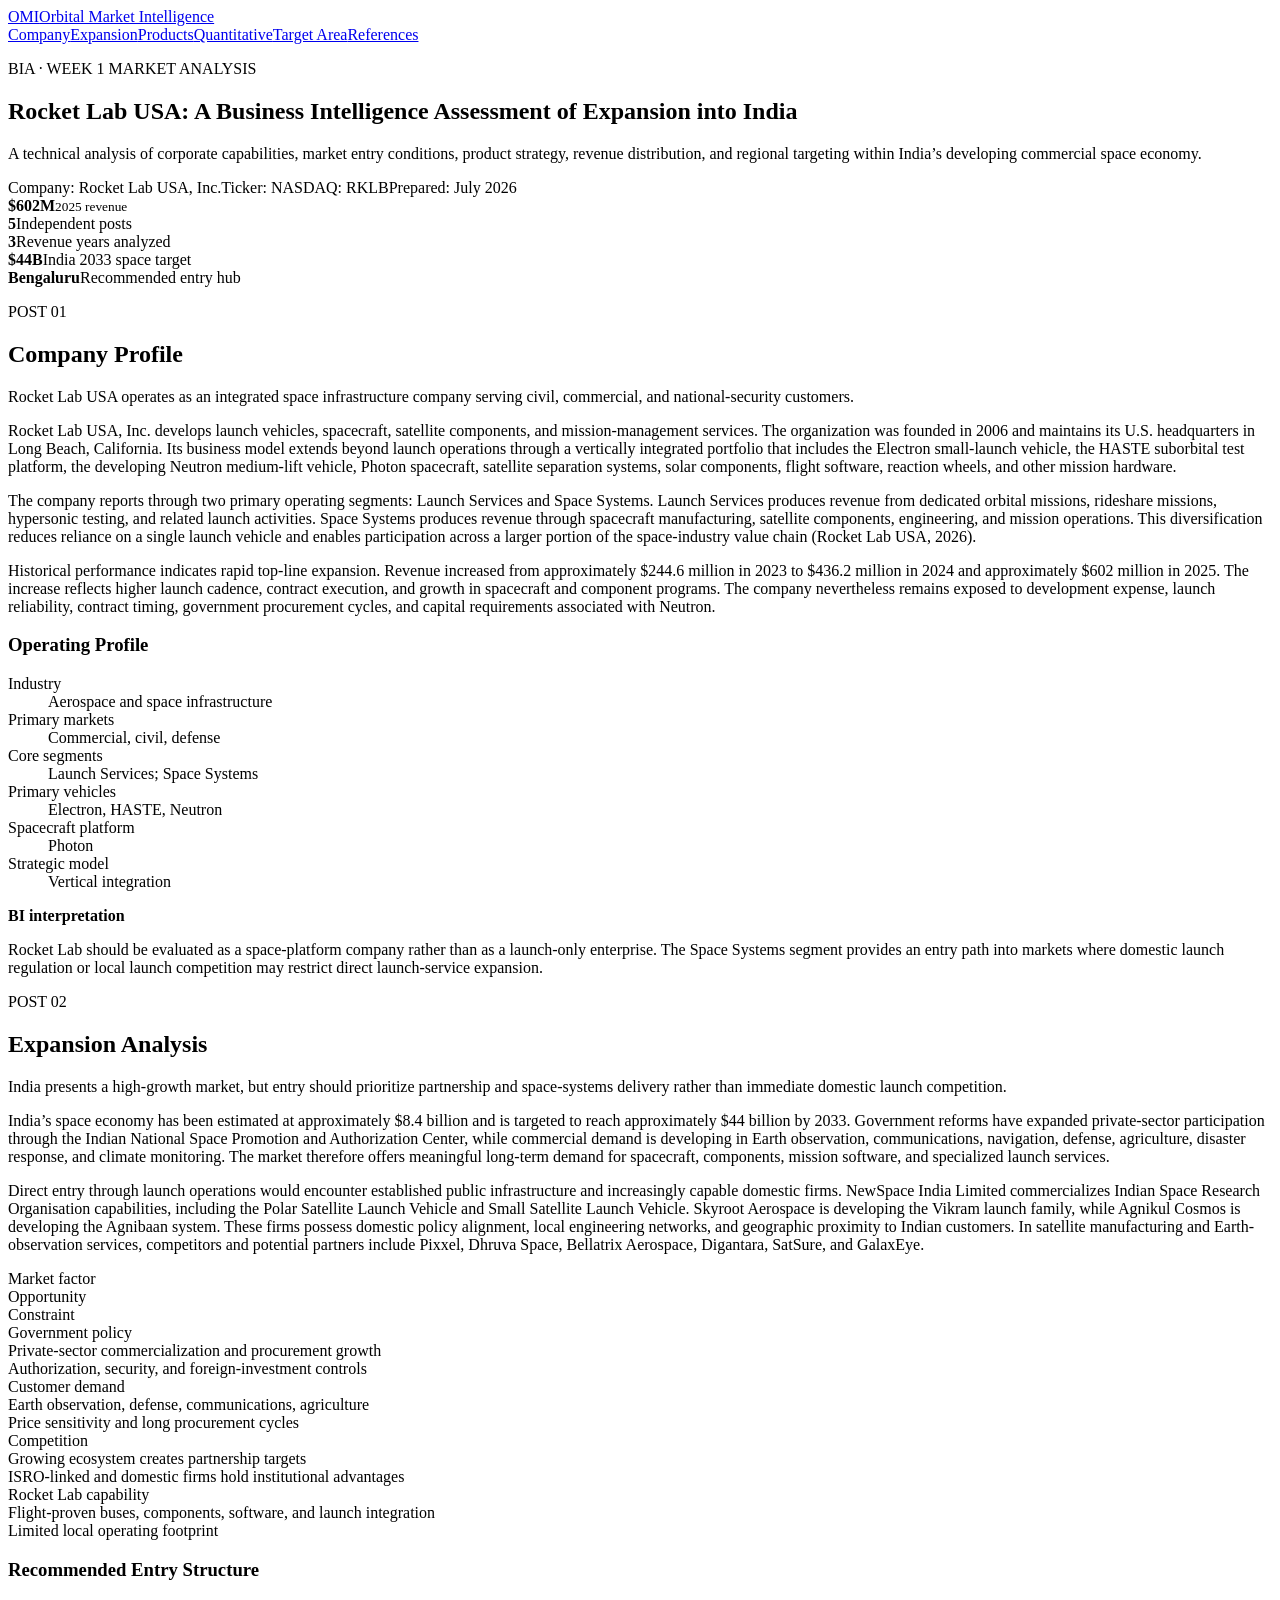
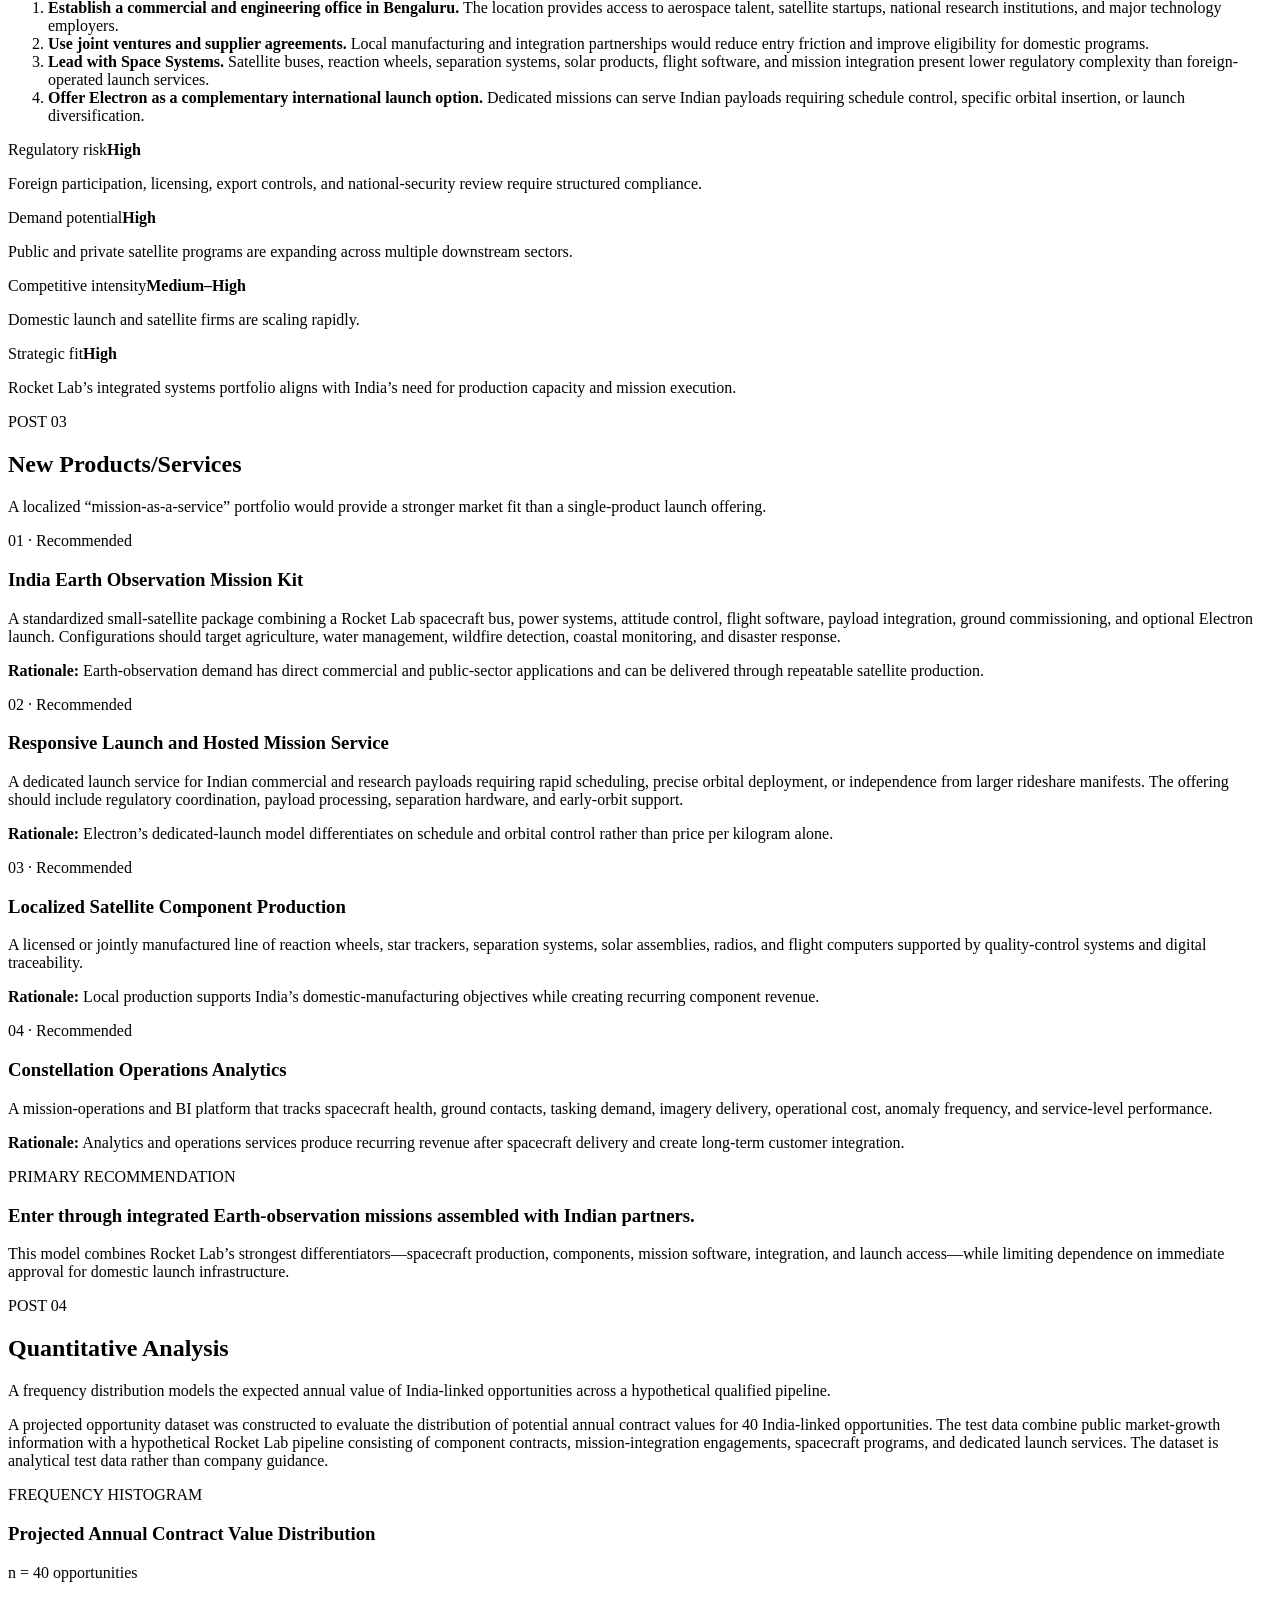
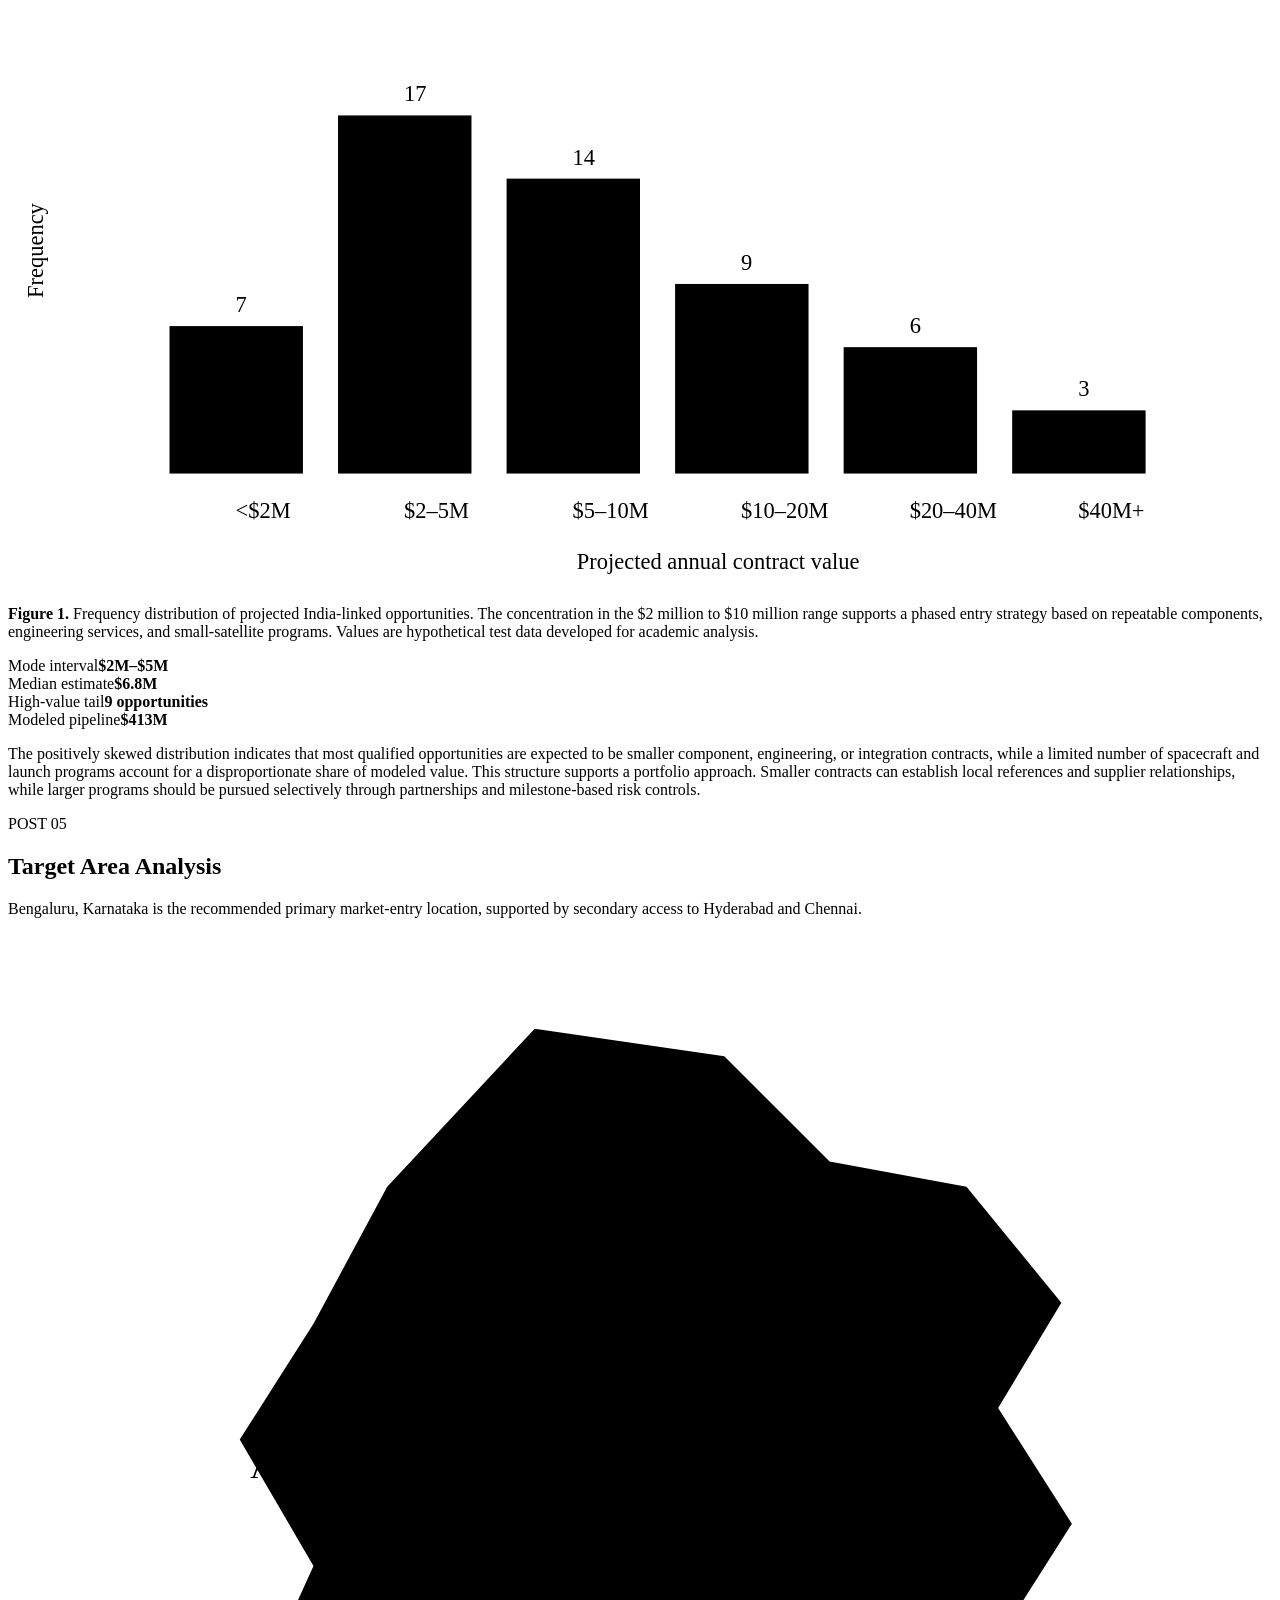
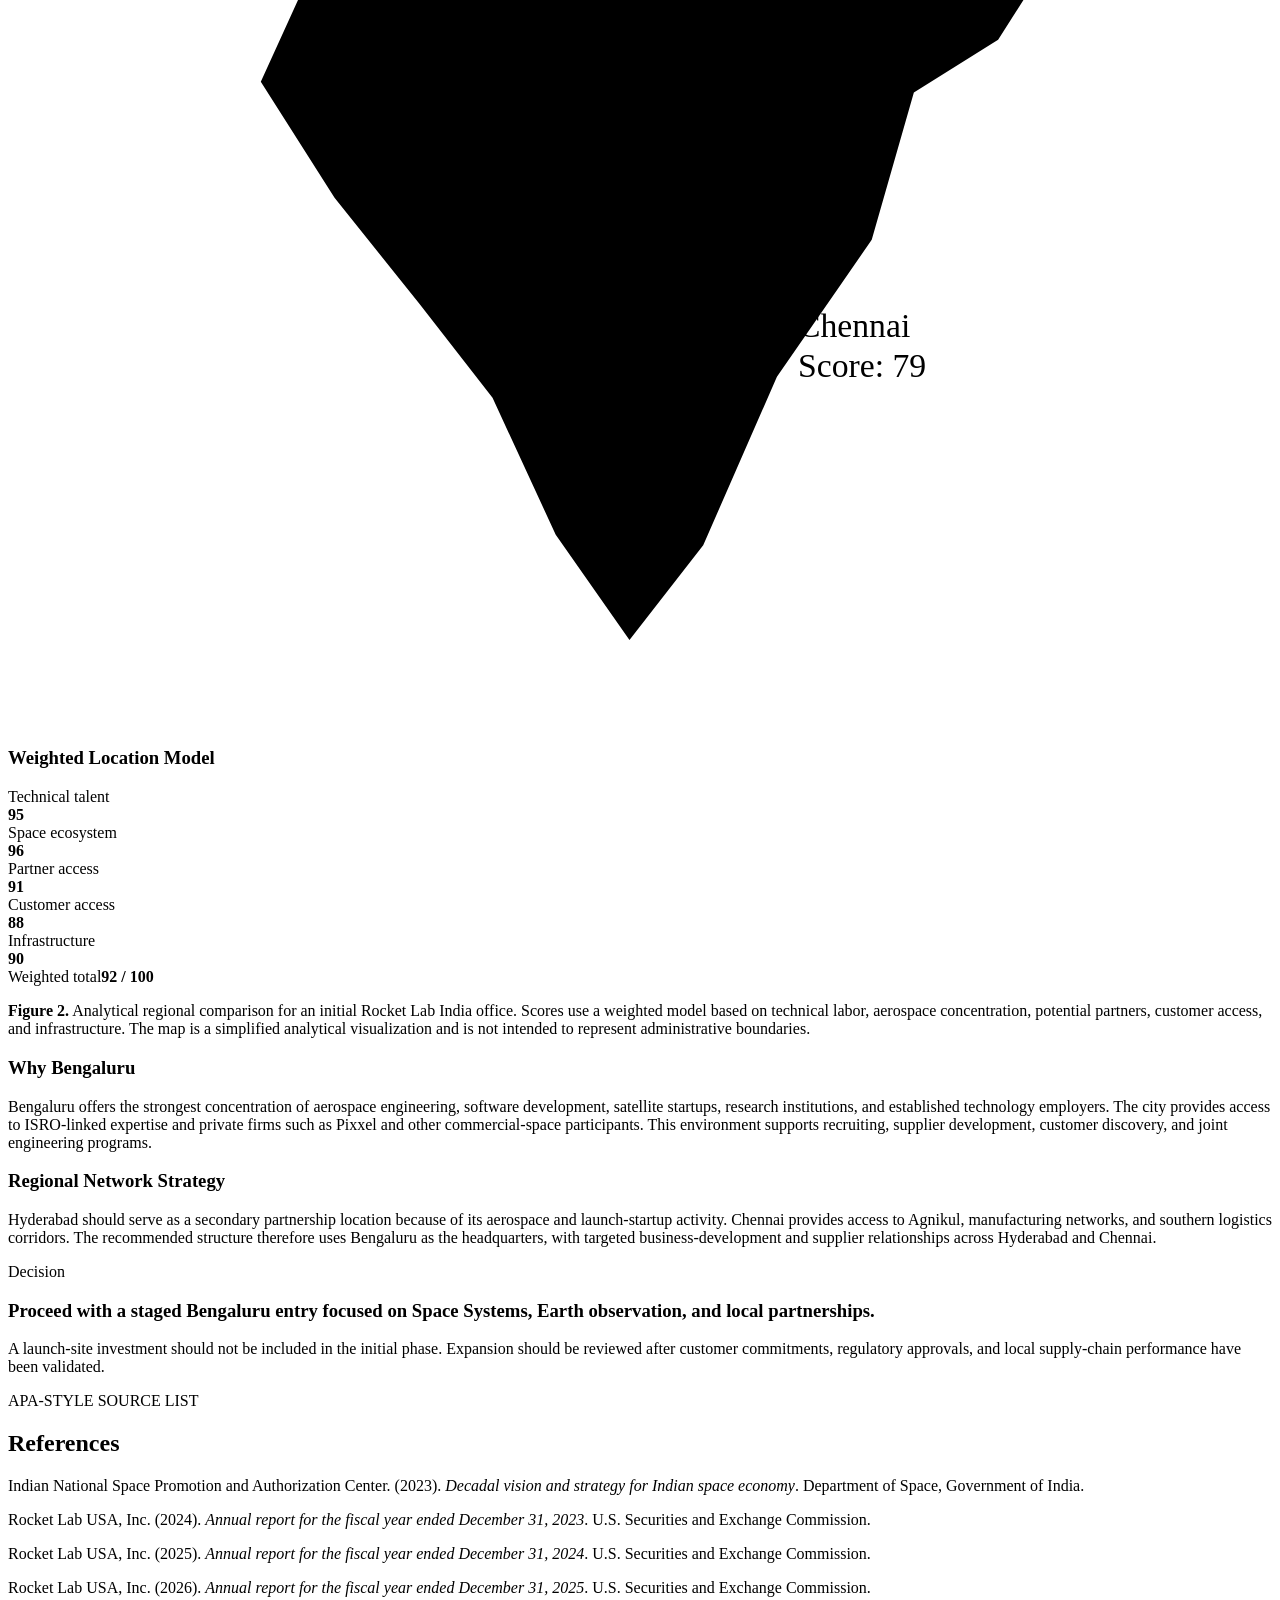
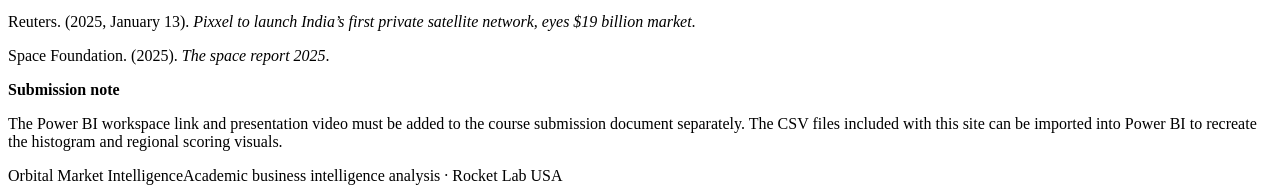
==== rklb-market-analysis/index.html @ b7bb5aa3 "Add Rocket Lab market analysis website" ====
<!doctype html>
<html lang="en">
<head>
  <meta charset="utf-8">
  <meta name="viewport" content="width=device-width, initial-scale=1">
  <meta name="description" content="Business intelligence market analysis of Rocket Lab USA and expansion opportunities in India.">
  <title>Orbital Market Intelligence | Rocket Lab USA</title>
  <link rel="stylesheet" href="styles.css">
</head>
<body>
<header class="site-header">
  <a class="brand" href="#top" aria-label="Orbital Market Intelligence home">
    <span class="brand-mark">OMI</span><span>Orbital Market Intelligence</span>
  </a>
  <nav><a href="#profile">Company</a><a href="#expansion">Expansion</a><a href="#products">Products</a><a href="#quantitative">Quantitative</a><a href="#target">Target Area</a><a href="#references">References</a></nav>
</header>
<main id="top">
<section class="hero"><div class="hero-copy"><p class="eyebrow">BIA · WEEK 1 MARKET ANALYSIS</p><h1>Rocket Lab USA: A Business Intelligence Assessment of Expansion into India</h1><p class="lede">A technical analysis of corporate capabilities, market entry conditions, product strategy, revenue distribution, and regional targeting within India’s developing commercial space economy.</p><div class="hero-meta"><span>Company: Rocket Lab USA, Inc.</span><span>Ticker: NASDAQ: RKLB</span><span>Prepared: July 2026</span></div></div><div class="orbit-card" aria-hidden="true"><div class="planet"></div><div class="orbit orbit-one"><span></span></div><div class="orbit orbit-two"><span></span></div><div class="metric"><strong>$602M</strong><small>2025 revenue</small></div></div></section>
<section class="overview-strip"><div><strong>5</strong><span>Independent posts</span></div><div><strong>3</strong><span>Revenue years analyzed</span></div><div><strong>$44B</strong><span>India 2033 space target</span></div><div><strong>Bengaluru</strong><span>Recommended entry hub</span></div></section>
<article id="profile" class="post"><header class="post-header"><p class="post-number">POST 01</p><h2>Company Profile</h2><p>Rocket Lab USA operates as an integrated space infrastructure company serving civil, commercial, and national-security customers.</p></header><div class="two-column"><div><p>Rocket Lab USA, Inc. develops launch vehicles, spacecraft, satellite components, and mission-management services. The organization was founded in 2006 and maintains its U.S. headquarters in Long Beach, California. Its business model extends beyond launch operations through a vertically integrated portfolio that includes the Electron small-launch vehicle, the HASTE suborbital test platform, the developing Neutron medium-lift vehicle, Photon spacecraft, satellite separation systems, solar components, flight software, reaction wheels, and other mission hardware.</p><p>The company reports through two primary operating segments: Launch Services and Space Systems. Launch Services produces revenue from dedicated orbital missions, rideshare missions, hypersonic testing, and related launch activities. Space Systems produces revenue through spacecraft manufacturing, satellite components, engineering, and mission operations. This diversification reduces reliance on a single launch vehicle and enables participation across a larger portion of the space-industry value chain (Rocket Lab USA, 2026).</p><p>Historical performance indicates rapid top-line expansion. Revenue increased from approximately $244.6 million in 2023 to $436.2 million in 2024 and approximately $602 million in 2025. The increase reflects higher launch cadence, contract execution, and growth in spacecraft and component programs. The company nevertheless remains exposed to development expense, launch reliability, contract timing, government procurement cycles, and capital requirements associated with Neutron.</p></div><aside class="fact-panel"><h3>Operating Profile</h3><dl><div><dt>Industry</dt><dd>Aerospace and space infrastructure</dd></div><div><dt>Primary markets</dt><dd>Commercial, civil, defense</dd></div><div><dt>Core segments</dt><dd>Launch Services; Space Systems</dd></div><div><dt>Primary vehicles</dt><dd>Electron, HASTE, Neutron</dd></div><div><dt>Spacecraft platform</dt><dd>Photon</dd></div><div><dt>Strategic model</dt><dd>Vertical integration</dd></div></dl></aside></div><div class="insight"><strong>BI interpretation</strong><p>Rocket Lab should be evaluated as a space-platform company rather than as a launch-only enterprise. The Space Systems segment provides an entry path into markets where domestic launch regulation or local launch competition may restrict direct launch-service expansion.</p></div></article>
<article id="expansion" class="post"><header class="post-header"><p class="post-number">POST 02</p><h2>Expansion Analysis</h2><p>India presents a high-growth market, but entry should prioritize partnership and space-systems delivery rather than immediate domestic launch competition.</p></header><p>India’s space economy has been estimated at approximately $8.4 billion and is targeted to reach approximately $44 billion by 2033. Government reforms have expanded private-sector participation through the Indian National Space Promotion and Authorization Center, while commercial demand is developing in Earth observation, communications, navigation, defense, agriculture, disaster response, and climate monitoring. The market therefore offers meaningful long-term demand for spacecraft, components, mission software, and specialized launch services.</p><p>Direct entry through launch operations would encounter established public infrastructure and increasingly capable domestic firms. NewSpace India Limited commercializes Indian Space Research Organisation capabilities, including the Polar Satellite Launch Vehicle and Small Satellite Launch Vehicle. Skyroot Aerospace is developing the Vikram launch family, while Agnikul Cosmos is developing the Agnibaan system. These firms possess domestic policy alignment, local engineering networks, and geographic proximity to Indian customers. In satellite manufacturing and Earth-observation services, competitors and potential partners include Pixxel, Dhruva Space, Bellatrix Aerospace, Digantara, SatSure, and GalaxEye.</p><div class="matrix"><div class="matrix-head">Market factor</div><div class="matrix-head">Opportunity</div><div class="matrix-head">Constraint</div><div>Government policy</div><div>Private-sector commercialization and procurement growth</div><div>Authorization, security, and foreign-investment controls</div><div>Customer demand</div><div>Earth observation, defense, communications, agriculture</div><div>Price sensitivity and long procurement cycles</div><div>Competition</div><div>Growing ecosystem creates partnership targets</div><div>ISRO-linked and domestic firms hold institutional advantages</div><div>Rocket Lab capability</div><div>Flight-proven buses, components, software, and launch integration</div><div>Limited local operating footprint</div></div><h3>Recommended Entry Structure</h3><ol class="strategy-list"><li><strong>Establish a commercial and engineering office in Bengaluru.</strong> The location provides access to aerospace talent, satellite startups, national research institutions, and major technology employers.</li><li><strong>Use joint ventures and supplier agreements.</strong> Local manufacturing and integration partnerships would reduce entry friction and improve eligibility for domestic programs.</li><li><strong>Lead with Space Systems.</strong> Satellite buses, reaction wheels, separation systems, solar products, flight software, and mission integration present lower regulatory complexity than foreign-operated launch services.</li><li><strong>Offer Electron as a complementary international launch option.</strong> Dedicated missions can serve Indian payloads requiring schedule control, specific orbital insertion, or launch diversification.</li></ol><div class="risk-grid"><div><span>Regulatory risk</span><strong>High</strong><p>Foreign participation, licensing, export controls, and national-security review require structured compliance.</p></div><div><span>Demand potential</span><strong>High</strong><p>Public and private satellite programs are expanding across multiple downstream sectors.</p></div><div><span>Competitive intensity</span><strong>Medium–High</strong><p>Domestic launch and satellite firms are scaling rapidly.</p></div><div><span>Strategic fit</span><strong>High</strong><p>Rocket Lab’s integrated systems portfolio aligns with India’s need for production capacity and mission execution.</p></div></div></article>
<article id="products" class="post"><header class="post-header"><p class="post-number">POST 03</p><h2>New Products/Services</h2><p>A localized “mission-as-a-service” portfolio would provide a stronger market fit than a single-product launch offering.</p></header><div class="product-grid"><section><span class="tag">01 · Recommended</span><h3>India Earth Observation Mission Kit</h3><p>A standardized small-satellite package combining a Rocket Lab spacecraft bus, power systems, attitude control, flight software, payload integration, ground commissioning, and optional Electron launch. Configurations should target agriculture, water management, wildfire detection, coastal monitoring, and disaster response.</p><p><strong>Rationale:</strong> Earth-observation demand has direct commercial and public-sector applications and can be delivered through repeatable satellite production.</p></section><section><span class="tag">02 · Recommended</span><h3>Responsive Launch and Hosted Mission Service</h3><p>A dedicated launch service for Indian commercial and research payloads requiring rapid scheduling, precise orbital deployment, or independence from larger rideshare manifests. The offering should include regulatory coordination, payload processing, separation hardware, and early-orbit support.</p><p><strong>Rationale:</strong> Electron’s dedicated-launch model differentiates on schedule and orbital control rather than price per kilogram alone.</p></section><section><span class="tag">03 · Recommended</span><h3>Localized Satellite Component Production</h3><p>A licensed or jointly manufactured line of reaction wheels, star trackers, separation systems, solar assemblies, radios, and flight computers supported by quality-control systems and digital traceability.</p><p><strong>Rationale:</strong> Local production supports India’s domestic-manufacturing objectives while creating recurring component revenue.</p></section><section><span class="tag">04 · Recommended</span><h3>Constellation Operations Analytics</h3><p>A mission-operations and BI platform that tracks spacecraft health, ground contacts, tasking demand, imagery delivery, operational cost, anomaly frequency, and service-level performance.</p><p><strong>Rationale:</strong> Analytics and operations services produce recurring revenue after spacecraft delivery and create long-term customer integration.</p></section></div><div class="recommendation"><p class="eyebrow">PRIMARY RECOMMENDATION</p><h3>Enter through integrated Earth-observation missions assembled with Indian partners.</h3><p>This model combines Rocket Lab’s strongest differentiators—spacecraft production, components, mission software, integration, and launch access—while limiting dependence on immediate approval for domestic launch infrastructure.</p></div></article>
<article id="quantitative" class="post"><header class="post-header"><p class="post-number">POST 04</p><h2>Quantitative Analysis</h2><p>A frequency distribution models the expected annual value of India-linked opportunities across a hypothetical qualified pipeline.</p></header><p>A projected opportunity dataset was constructed to evaluate the distribution of potential annual contract values for 40 India-linked opportunities. The test data combine public market-growth information with a hypothetical Rocket Lab pipeline consisting of component contracts, mission-integration engagements, spacecraft programs, and dedicated launch services. The dataset is analytical test data rather than company guidance.</p><div class="chart-card"><div class="chart-title"><div><p class="eyebrow">FREQUENCY HISTOGRAM</p><h3>Projected Annual Contract Value Distribution</h3></div><span>n = 40 opportunities</span></div><svg class="histogram" viewBox="0 0 900 430" role="img"><line x1="85" y1="350" x2="850" y2="350"/><line x1="85" y1="55" x2="85" y2="350"/><g class="grid"><line x1="85" y1="290" x2="850" y2="290"/><line x1="85" y1="230" x2="850" y2="230"/><line x1="85" y1="170" x2="850" y2="170"/><line x1="85" y1="110" x2="850" y2="110"/></g><g class="bars"><rect x="115" y="245" width="95" height="105"/><rect x="235" y="95" width="95" height="255"/><rect x="355" y="140" width="95" height="210"/><rect x="475" y="215" width="95" height="135"/><rect x="595" y="260" width="95" height="90"/><rect x="715" y="305" width="95" height="45"/></g><g class="bar-labels"><text x="162" y="235">7</text><text x="282" y="85">17</text><text x="402" y="130">14</text><text x="522" y="205">9</text><text x="642" y="250">6</text><text x="762" y="295">3</text></g><g class="axis-labels"><text x="162" y="382">&lt;$2M</text><text x="282" y="382">$2–5M</text><text x="402" y="382">$5–10M</text><text x="522" y="382">$10–20M</text><text x="642" y="382">$20–40M</text><text x="762" y="382">$40M+</text><text transform="translate(25 225) rotate(-90)">Frequency</text><text x="405" y="418">Projected annual contract value</text></g></svg><p class="figure-note"><strong>Figure 1.</strong> Frequency distribution of projected India-linked opportunities. The concentration in the $2 million to $10 million range supports a phased entry strategy based on repeatable components, engineering services, and small-satellite programs. Values are hypothetical test data developed for academic analysis.</p></div><div class="metric-row"><div><span>Mode interval</span><strong>$2M–$5M</strong></div><div><span>Median estimate</span><strong>$6.8M</strong></div><div><span>High-value tail</span><strong>9 opportunities</strong></div><div><span>Modeled pipeline</span><strong>$413M</strong></div></div><p>The positively skewed distribution indicates that most qualified opportunities are expected to be smaller component, engineering, or integration contracts, while a limited number of spacecraft and launch programs account for a disproportionate share of modeled value. This structure supports a portfolio approach. Smaller contracts can establish local references and supplier relationships, while larger programs should be pursued selectively through partnerships and milestone-based risk controls.</p></article>
<article id="target" class="post"><header class="post-header"><p class="post-number">POST 05</p><h2>Target Area Analysis</h2><p>Bengaluru, Karnataka is the recommended primary market-entry location, supported by secondary access to Hyderabad and Chennai.</p></header><div class="map-layout"><svg class="india-map" viewBox="0 0 600 660" role="img"><path class="country" d="M250 45 L340 58 L390 108 L455 120 L500 175 L470 225 L505 280 L470 335 L430 360 L410 430 L365 495 L330 575 L295 620 L260 570 L230 505 L195 460 L155 410 L120 355 L145 300 L110 240 L145 185 L180 120 Z"/><g class="region-point primary"><circle cx="285" cy="470" r="16"/><text x="310" y="466">Bengaluru</text><text x="310" y="486">Score: 92</text></g><g class="region-point"><circle cx="300" cy="390" r="12"/><text x="323" y="388">Hyderabad</text><text x="323" y="407">Score: 84</text></g><g class="region-point"><circle cx="355" cy="478" r="10"/><text x="375" y="476">Chennai</text><text x="375" y="495">Score: 79</text></g><g class="region-point"><circle cx="205" cy="270" r="9"/><text x="115" y="258">Ahmedabad</text><text x="145" y="278">Score: 67</text></g><g class="region-point"><circle cx="250" cy="150" r="9"/><text x="270" y="145">New Delhi</text><text x="270" y="164">Score: 71</text></g></svg><div class="scoring"><h3>Weighted Location Model</h3><div class="score-row"><span>Technical talent</span><div><i style="width:95%"></i></div><strong>95</strong></div><div class="score-row"><span>Space ecosystem</span><div><i style="width:96%"></i></div><strong>96</strong></div><div class="score-row"><span>Partner access</span><div><i style="width:91%"></i></div><strong>91</strong></div><div class="score-row"><span>Customer access</span><div><i style="width:88%"></i></div><strong>88</strong></div><div class="score-row"><span>Infrastructure</span><div><i style="width:90%"></i></div><strong>90</strong></div><div class="weighted-total"><span>Weighted total</span><strong>92 / 100</strong></div></div></div><p class="figure-note"><strong>Figure 2.</strong> Analytical regional comparison for an initial Rocket Lab India office. Scores use a weighted model based on technical labor, aerospace concentration, potential partners, customer access, and infrastructure. The map is a simplified analytical visualization and is not intended to represent administrative boundaries.</p><div class="two-column"><div><h3>Why Bengaluru</h3><p>Bengaluru offers the strongest concentration of aerospace engineering, software development, satellite startups, research institutions, and established technology employers. The city provides access to ISRO-linked expertise and private firms such as Pixxel and other commercial-space participants. This environment supports recruiting, supplier development, customer discovery, and joint engineering programs.</p></div><div><h3>Regional Network Strategy</h3><p>Hyderabad should serve as a secondary partnership location because of its aerospace and launch-startup activity. Chennai provides access to Agnikul, manufacturing networks, and southern logistics corridors. The recommended structure therefore uses Bengaluru as the headquarters, with targeted business-development and supplier relationships across Hyderabad and Chennai.</p></div></div><div class="final-decision"><span>Decision</span><h3>Proceed with a staged Bengaluru entry focused on Space Systems, Earth observation, and local partnerships.</h3><p>A launch-site investment should not be included in the initial phase. Expansion should be reviewed after customer commitments, regulatory approvals, and local supply-chain performance have been validated.</p></div></article>
<section id="references" class="references"><p class="eyebrow">APA-STYLE SOURCE LIST</p><h2>References</h2><p>Indian National Space Promotion and Authorization Center. (2023). <em>Decadal vision and strategy for Indian space economy</em>. Department of Space, Government of India.</p><p>Rocket Lab USA, Inc. (2024). <em>Annual report for the fiscal year ended December 31, 2023</em>. U.S. Securities and Exchange Commission.</p><p>Rocket Lab USA, Inc. (2025). <em>Annual report for the fiscal year ended December 31, 2024</em>. U.S. Securities and Exchange Commission.</p><p>Rocket Lab USA, Inc. (2026). <em>Annual report for the fiscal year ended December 31, 2025</em>. U.S. Securities and Exchange Commission.</p><p>Reuters. (2025, January 13). <em>Pixxel to launch India’s first private satellite network, eyes $19 billion market</em>.</p><p>Space Foundation. (2025). <em>The space report 2025</em>.</p><div class="submission-note"><strong>Submission note</strong><p>The Power BI workspace link and presentation video must be added to the course submission document separately. The CSV files included with this site can be imported into Power BI to recreate the histogram and regional scoring visuals.</p></div></section>
</main><footer><span>Orbital Market Intelligence</span><span>Academic business intelligence analysis · Rocket Lab USA</span></footer></body></html>
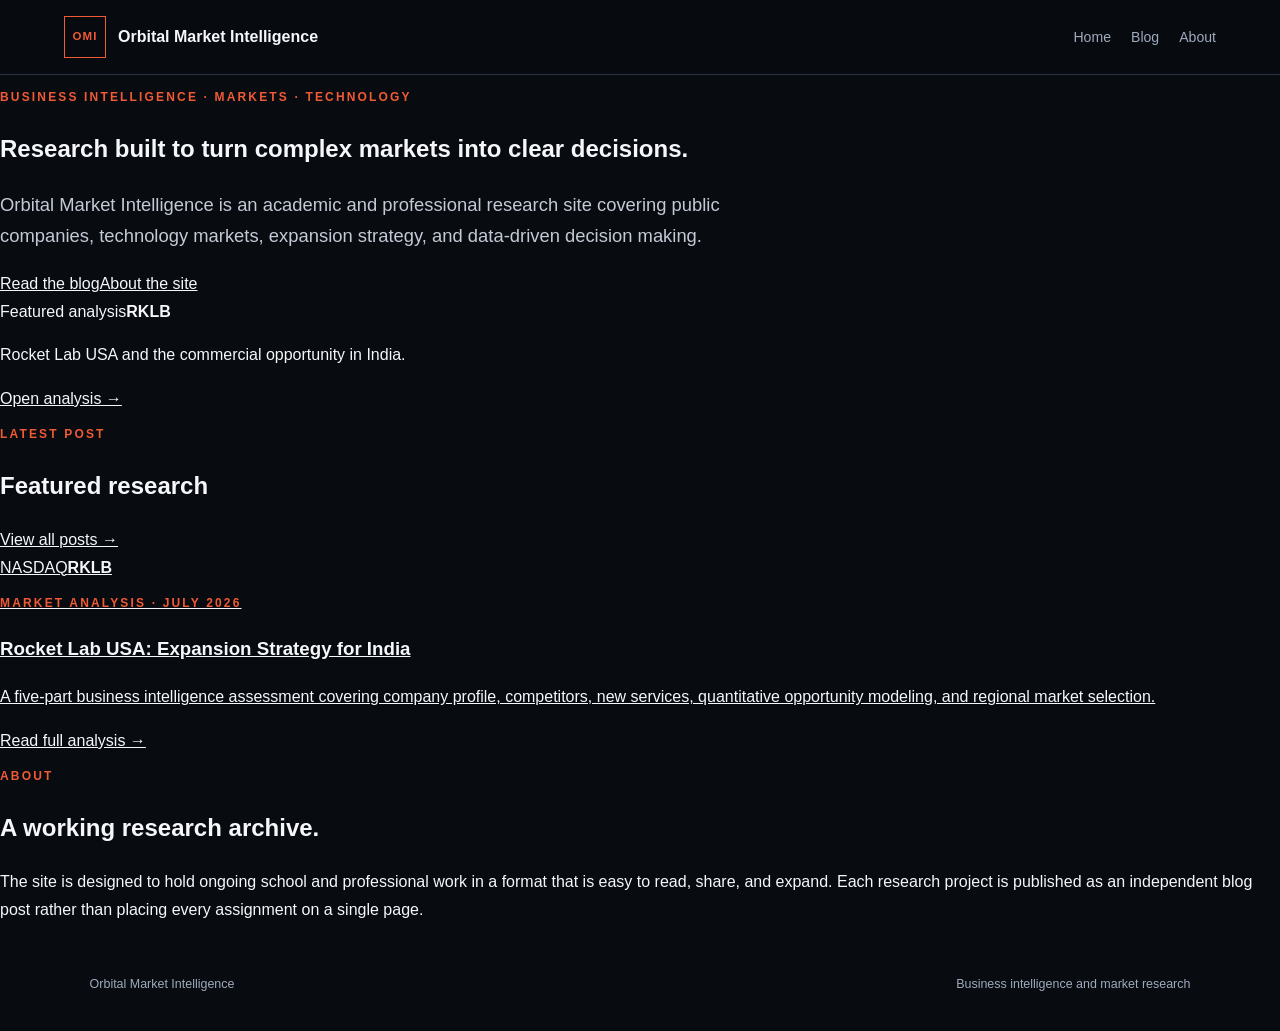
==== commit d811d02c: "Restructure RKLB site with homepage" ====
--- a/rklb-market-analysis/index.html
+++ b/rklb-market-analysis/index.html
@@ -3,24 +3,34 @@
 <head>
   <meta charset="utf-8">
   <meta name="viewport" content="width=device-width, initial-scale=1">
-  <meta name="description" content="Business intelligence market analysis of Rocket Lab USA and expansion opportunities in India.">
-  <title>Orbital Market Intelligence | Rocket Lab USA</title>
+  <meta name="description" content="Orbital Market Intelligence publishes business intelligence, market analysis, and technology research.">
+  <title>Orbital Market Intelligence</title>
   <link rel="stylesheet" href="styles.css">
 </head>
 <body>
 <header class="site-header">
-  <a class="brand" href="#top" aria-label="Orbital Market Intelligence home">
-    <span class="brand-mark">OMI</span><span>Orbital Market Intelligence</span>
-  </a>
-  <nav><a href="#profile">Company</a><a href="#expansion">Expansion</a><a href="#products">Products</a><a href="#quantitative">Quantitative</a><a href="#target">Target Area</a><a href="#references">References</a></nav>
+  <a class="brand" href="index.html"><span class="brand-mark">OMI</span><span>Orbital Market Intelligence</span></a>
+  <nav><a href="index.html">Home</a><a href="blog/index.html">Blog</a><a href="#about">About</a></nav>
 </header>
-<main id="top">
-<section class="hero"><div class="hero-copy"><p class="eyebrow">BIA · WEEK 1 MARKET ANALYSIS</p><h1>Rocket Lab USA: A Business Intelligence Assessment of Expansion into India</h1><p class="lede">A technical analysis of corporate capabilities, market entry conditions, product strategy, revenue distribution, and regional targeting within India’s developing commercial space economy.</p><div class="hero-meta"><span>Company: Rocket Lab USA, Inc.</span><span>Ticker: NASDAQ: RKLB</span><span>Prepared: July 2026</span></div></div><div class="orbit-card" aria-hidden="true"><div class="planet"></div><div class="orbit orbit-one"><span></span></div><div class="orbit orbit-two"><span></span></div><div class="metric"><strong>$602M</strong><small>2025 revenue</small></div></div></section>
-<section class="overview-strip"><div><strong>5</strong><span>Independent posts</span></div><div><strong>3</strong><span>Revenue years analyzed</span></div><div><strong>$44B</strong><span>India 2033 space target</span></div><div><strong>Bengaluru</strong><span>Recommended entry hub</span></div></section>
-<article id="profile" class="post"><header class="post-header"><p class="post-number">POST 01</p><h2>Company Profile</h2><p>Rocket Lab USA operates as an integrated space infrastructure company serving civil, commercial, and national-security customers.</p></header><div class="two-column"><div><p>Rocket Lab USA, Inc. develops launch vehicles, spacecraft, satellite components, and mission-management services. The organization was founded in 2006 and maintains its U.S. headquarters in Long Beach, California. Its business model extends beyond launch operations through a vertically integrated portfolio that includes the Electron small-launch vehicle, the HASTE suborbital test platform, the developing Neutron medium-lift vehicle, Photon spacecraft, satellite separation systems, solar components, flight software, reaction wheels, and other mission hardware.</p><p>The company reports through two primary operating segments: Launch Services and Space Systems. Launch Services produces revenue from dedicated orbital missions, rideshare missions, hypersonic testing, and related launch activities. Space Systems produces revenue through spacecraft manufacturing, satellite components, engineering, and mission operations. This diversification reduces reliance on a single launch vehicle and enables participation across a larger portion of the space-industry value chain (Rocket Lab USA, 2026).</p><p>Historical performance indicates rapid top-line expansion. Revenue increased from approximately $244.6 million in 2023 to $436.2 million in 2024 and approximately $602 million in 2025. The increase reflects higher launch cadence, contract execution, and growth in spacecraft and component programs. The company nevertheless remains exposed to development expense, launch reliability, contract timing, government procurement cycles, and capital requirements associated with Neutron.</p></div><aside class="fact-panel"><h3>Operating Profile</h3><dl><div><dt>Industry</dt><dd>Aerospace and space infrastructure</dd></div><div><dt>Primary markets</dt><dd>Commercial, civil, defense</dd></div><div><dt>Core segments</dt><dd>Launch Services; Space Systems</dd></div><div><dt>Primary vehicles</dt><dd>Electron, HASTE, Neutron</dd></div><div><dt>Spacecraft platform</dt><dd>Photon</dd></div><div><dt>Strategic model</dt><dd>Vertical integration</dd></div></dl></aside></div><div class="insight"><strong>BI interpretation</strong><p>Rocket Lab should be evaluated as a space-platform company rather than as a launch-only enterprise. The Space Systems segment provides an entry path into markets where domestic launch regulation or local launch competition may restrict direct launch-service expansion.</p></div></article>
-<article id="expansion" class="post"><header class="post-header"><p class="post-number">POST 02</p><h2>Expansion Analysis</h2><p>India presents a high-growth market, but entry should prioritize partnership and space-systems delivery rather than immediate domestic launch competition.</p></header><p>India’s space economy has been estimated at approximately $8.4 billion and is targeted to reach approximately $44 billion by 2033. Government reforms have expanded private-sector participation through the Indian National Space Promotion and Authorization Center, while commercial demand is developing in Earth observation, communications, navigation, defense, agriculture, disaster response, and climate monitoring. The market therefore offers meaningful long-term demand for spacecraft, components, mission software, and specialized launch services.</p><p>Direct entry through launch operations would encounter established public infrastructure and increasingly capable domestic firms. NewSpace India Limited commercializes Indian Space Research Organisation capabilities, including the Polar Satellite Launch Vehicle and Small Satellite Launch Vehicle. Skyroot Aerospace is developing the Vikram launch family, while Agnikul Cosmos is developing the Agnibaan system. These firms possess domestic policy alignment, local engineering networks, and geographic proximity to Indian customers. In satellite manufacturing and Earth-observation services, competitors and potential partners include Pixxel, Dhruva Space, Bellatrix Aerospace, Digantara, SatSure, and GalaxEye.</p><div class="matrix"><div class="matrix-head">Market factor</div><div class="matrix-head">Opportunity</div><div class="matrix-head">Constraint</div><div>Government policy</div><div>Private-sector commercialization and procurement growth</div><div>Authorization, security, and foreign-investment controls</div><div>Customer demand</div><div>Earth observation, defense, communications, agriculture</div><div>Price sensitivity and long procurement cycles</div><div>Competition</div><div>Growing ecosystem creates partnership targets</div><div>ISRO-linked and domestic firms hold institutional advantages</div><div>Rocket Lab capability</div><div>Flight-proven buses, components, software, and launch integration</div><div>Limited local operating footprint</div></div><h3>Recommended Entry Structure</h3><ol class="strategy-list"><li><strong>Establish a commercial and engineering office in Bengaluru.</strong> The location provides access to aerospace talent, satellite startups, national research institutions, and major technology employers.</li><li><strong>Use joint ventures and supplier agreements.</strong> Local manufacturing and integration partnerships would reduce entry friction and improve eligibility for domestic programs.</li><li><strong>Lead with Space Systems.</strong> Satellite buses, reaction wheels, separation systems, solar products, flight software, and mission integration present lower regulatory complexity than foreign-operated launch services.</li><li><strong>Offer Electron as a complementary international launch option.</strong> Dedicated missions can serve Indian payloads requiring schedule control, specific orbital insertion, or launch diversification.</li></ol><div class="risk-grid"><div><span>Regulatory risk</span><strong>High</strong><p>Foreign participation, licensing, export controls, and national-security review require structured compliance.</p></div><div><span>Demand potential</span><strong>High</strong><p>Public and private satellite programs are expanding across multiple downstream sectors.</p></div><div><span>Competitive intensity</span><strong>Medium–High</strong><p>Domestic launch and satellite firms are scaling rapidly.</p></div><div><span>Strategic fit</span><strong>High</strong><p>Rocket Lab’s integrated systems portfolio aligns with India’s need for production capacity and mission execution.</p></div></div></article>
-<article id="products" class="post"><header class="post-header"><p class="post-number">POST 03</p><h2>New Products/Services</h2><p>A localized “mission-as-a-service” portfolio would provide a stronger market fit than a single-product launch offering.</p></header><div class="product-grid"><section><span class="tag">01 · Recommended</span><h3>India Earth Observation Mission Kit</h3><p>A standardized small-satellite package combining a Rocket Lab spacecraft bus, power systems, attitude control, flight software, payload integration, ground commissioning, and optional Electron launch. Configurations should target agriculture, water management, wildfire detection, coastal monitoring, and disaster response.</p><p><strong>Rationale:</strong> Earth-observation demand has direct commercial and public-sector applications and can be delivered through repeatable satellite production.</p></section><section><span class="tag">02 · Recommended</span><h3>Responsive Launch and Hosted Mission Service</h3><p>A dedicated launch service for Indian commercial and research payloads requiring rapid scheduling, precise orbital deployment, or independence from larger rideshare manifests. The offering should include regulatory coordination, payload processing, separation hardware, and early-orbit support.</p><p><strong>Rationale:</strong> Electron’s dedicated-launch model differentiates on schedule and orbital control rather than price per kilogram alone.</p></section><section><span class="tag">03 · Recommended</span><h3>Localized Satellite Component Production</h3><p>A licensed or jointly manufactured line of reaction wheels, star trackers, separation systems, solar assemblies, radios, and flight computers supported by quality-control systems and digital traceability.</p><p><strong>Rationale:</strong> Local production supports India’s domestic-manufacturing objectives while creating recurring component revenue.</p></section><section><span class="tag">04 · Recommended</span><h3>Constellation Operations Analytics</h3><p>A mission-operations and BI platform that tracks spacecraft health, ground contacts, tasking demand, imagery delivery, operational cost, anomaly frequency, and service-level performance.</p><p><strong>Rationale:</strong> Analytics and operations services produce recurring revenue after spacecraft delivery and create long-term customer integration.</p></section></div><div class="recommendation"><p class="eyebrow">PRIMARY RECOMMENDATION</p><h3>Enter through integrated Earth-observation missions assembled with Indian partners.</h3><p>This model combines Rocket Lab’s strongest differentiators—spacecraft production, components, mission software, integration, and launch access—while limiting dependence on immediate approval for domestic launch infrastructure.</p></div></article>
-<article id="quantitative" class="post"><header class="post-header"><p class="post-number">POST 04</p><h2>Quantitative Analysis</h2><p>A frequency distribution models the expected annual value of India-linked opportunities across a hypothetical qualified pipeline.</p></header><p>A projected opportunity dataset was constructed to evaluate the distribution of potential annual contract values for 40 India-linked opportunities. The test data combine public market-growth information with a hypothetical Rocket Lab pipeline consisting of component contracts, mission-integration engagements, spacecraft programs, and dedicated launch services. The dataset is analytical test data rather than company guidance.</p><div class="chart-card"><div class="chart-title"><div><p class="eyebrow">FREQUENCY HISTOGRAM</p><h3>Projected Annual Contract Value Distribution</h3></div><span>n = 40 opportunities</span></div><svg class="histogram" viewBox="0 0 900 430" role="img"><line x1="85" y1="350" x2="850" y2="350"/><line x1="85" y1="55" x2="85" y2="350"/><g class="grid"><line x1="85" y1="290" x2="850" y2="290"/><line x1="85" y1="230" x2="850" y2="230"/><line x1="85" y1="170" x2="850" y2="170"/><line x1="85" y1="110" x2="850" y2="110"/></g><g class="bars"><rect x="115" y="245" width="95" height="105"/><rect x="235" y="95" width="95" height="255"/><rect x="355" y="140" width="95" height="210"/><rect x="475" y="215" width="95" height="135"/><rect x="595" y="260" width="95" height="90"/><rect x="715" y="305" width="95" height="45"/></g><g class="bar-labels"><text x="162" y="235">7</text><text x="282" y="85">17</text><text x="402" y="130">14</text><text x="522" y="205">9</text><text x="642" y="250">6</text><text x="762" y="295">3</text></g><g class="axis-labels"><text x="162" y="382">&lt;$2M</text><text x="282" y="382">$2–5M</text><text x="402" y="382">$5–10M</text><text x="522" y="382">$10–20M</text><text x="642" y="382">$20–40M</text><text x="762" y="382">$40M+</text><text transform="translate(25 225) rotate(-90)">Frequency</text><text x="405" y="418">Projected annual contract value</text></g></svg><p class="figure-note"><strong>Figure 1.</strong> Frequency distribution of projected India-linked opportunities. The concentration in the $2 million to $10 million range supports a phased entry strategy based on repeatable components, engineering services, and small-satellite programs. Values are hypothetical test data developed for academic analysis.</p></div><div class="metric-row"><div><span>Mode interval</span><strong>$2M–$5M</strong></div><div><span>Median estimate</span><strong>$6.8M</strong></div><div><span>High-value tail</span><strong>9 opportunities</strong></div><div><span>Modeled pipeline</span><strong>$413M</strong></div></div><p>The positively skewed distribution indicates that most qualified opportunities are expected to be smaller component, engineering, or integration contracts, while a limited number of spacecraft and launch programs account for a disproportionate share of modeled value. This structure supports a portfolio approach. Smaller contracts can establish local references and supplier relationships, while larger programs should be pursued selectively through partnerships and milestone-based risk controls.</p></article>
-<article id="target" class="post"><header class="post-header"><p class="post-number">POST 05</p><h2>Target Area Analysis</h2><p>Bengaluru, Karnataka is the recommended primary market-entry location, supported by secondary access to Hyderabad and Chennai.</p></header><div class="map-layout"><svg class="india-map" viewBox="0 0 600 660" role="img"><path class="country" d="M250 45 L340 58 L390 108 L455 120 L500 175 L470 225 L505 280 L470 335 L430 360 L410 430 L365 495 L330 575 L295 620 L260 570 L230 505 L195 460 L155 410 L120 355 L145 300 L110 240 L145 185 L180 120 Z"/><g class="region-point primary"><circle cx="285" cy="470" r="16"/><text x="310" y="466">Bengaluru</text><text x="310" y="486">Score: 92</text></g><g class="region-point"><circle cx="300" cy="390" r="12"/><text x="323" y="388">Hyderabad</text><text x="323" y="407">Score: 84</text></g><g class="region-point"><circle cx="355" cy="478" r="10"/><text x="375" y="476">Chennai</text><text x="375" y="495">Score: 79</text></g><g class="region-point"><circle cx="205" cy="270" r="9"/><text x="115" y="258">Ahmedabad</text><text x="145" y="278">Score: 67</text></g><g class="region-point"><circle cx="250" cy="150" r="9"/><text x="270" y="145">New Delhi</text><text x="270" y="164">Score: 71</text></g></svg><div class="scoring"><h3>Weighted Location Model</h3><div class="score-row"><span>Technical talent</span><div><i style="width:95%"></i></div><strong>95</strong></div><div class="score-row"><span>Space ecosystem</span><div><i style="width:96%"></i></div><strong>96</strong></div><div class="score-row"><span>Partner access</span><div><i style="width:91%"></i></div><strong>91</strong></div><div class="score-row"><span>Customer access</span><div><i style="width:88%"></i></div><strong>88</strong></div><div class="score-row"><span>Infrastructure</span><div><i style="width:90%"></i></div><strong>90</strong></div><div class="weighted-total"><span>Weighted total</span><strong>92 / 100</strong></div></div></div><p class="figure-note"><strong>Figure 2.</strong> Analytical regional comparison for an initial Rocket Lab India office. Scores use a weighted model based on technical labor, aerospace concentration, potential partners, customer access, and infrastructure. The map is a simplified analytical visualization and is not intended to represent administrative boundaries.</p><div class="two-column"><div><h3>Why Bengaluru</h3><p>Bengaluru offers the strongest concentration of aerospace engineering, software development, satellite startups, research institutions, and established technology employers. The city provides access to ISRO-linked expertise and private firms such as Pixxel and other commercial-space participants. This environment supports recruiting, supplier development, customer discovery, and joint engineering programs.</p></div><div><h3>Regional Network Strategy</h3><p>Hyderabad should serve as a secondary partnership location because of its aerospace and launch-startup activity. Chennai provides access to Agnikul, manufacturing networks, and southern logistics corridors. The recommended structure therefore uses Bengaluru as the headquarters, with targeted business-development and supplier relationships across Hyderabad and Chennai.</p></div></div><div class="final-decision"><span>Decision</span><h3>Proceed with a staged Bengaluru entry focused on Space Systems, Earth observation, and local partnerships.</h3><p>A launch-site investment should not be included in the initial phase. Expansion should be reviewed after customer commitments, regulatory approvals, and local supply-chain performance have been validated.</p></div></article>
-<section id="references" class="references"><p class="eyebrow">APA-STYLE SOURCE LIST</p><h2>References</h2><p>Indian National Space Promotion and Authorization Center. (2023). <em>Decadal vision and strategy for Indian space economy</em>. Department of Space, Government of India.</p><p>Rocket Lab USA, Inc. (2024). <em>Annual report for the fiscal year ended December 31, 2023</em>. U.S. Securities and Exchange Commission.</p><p>Rocket Lab USA, Inc. (2025). <em>Annual report for the fiscal year ended December 31, 2024</em>. U.S. Securities and Exchange Commission.</p><p>Rocket Lab USA, Inc. (2026). <em>Annual report for the fiscal year ended December 31, 2025</em>. U.S. Securities and Exchange Commission.</p><p>Reuters. (2025, January 13). <em>Pixxel to launch India’s first private satellite network, eyes $19 billion market</em>.</p><p>Space Foundation. (2025). <em>The space report 2025</em>.</p><div class="submission-note"><strong>Submission note</strong><p>The Power BI workspace link and presentation video must be added to the course submission document separately. The CSV files included with this site can be imported into Power BI to recreate the histogram and regional scoring visuals.</p></div></section>
-</main><footer><span>Orbital Market Intelligence</span><span>Academic business intelligence analysis · Rocket Lab USA</span></footer></body></html>+<main>
+  <section class="home-hero">
+    <div>
+      <p class="eyebrow">BUSINESS INTELLIGENCE · MARKETS · TECHNOLOGY</p>
+      <h1>Research built to turn complex markets into clear decisions.</h1>
+      <p class="lede">Orbital Market Intelligence is an academic and professional research site covering public companies, technology markets, expansion strategy, and data-driven decision making.</p>
+      <div class="hero-actions"><a class="button primary" href="blog/index.html">Read the blog</a><a class="button" href="#about">About the site</a></div>
+    </div>
+    <div class="home-stat-card"><span>Featured analysis</span><strong>RKLB</strong><p>Rocket Lab USA and the commercial opportunity in India.</p><a href="blog/rklb-india-analysis.html">Open analysis →</a></div>
+  </section>
+  <section class="featured-section">
+    <div class="section-heading"><div><p class="eyebrow">LATEST POST</p><h2>Featured research</h2></div><a href="blog/index.html">View all posts →</a></div>
+    <a class="featured-post-card" href="blog/rklb-india-analysis.html">
+      <div class="post-card-art"><span>NASDAQ</span><strong>RKLB</strong></div>
+      <div class="post-card-copy"><p class="post-number">MARKET ANALYSIS · JULY 2026</p><h3>Rocket Lab USA: Expansion Strategy for India</h3><p>A five-part business intelligence assessment covering company profile, competitors, new services, quantitative opportunity modeling, and regional market selection.</p><span class="read-link">Read full analysis →</span></div>
+    </a>
+  </section>
+  <section id="about" class="about-section"><p class="eyebrow">ABOUT</p><h2>A working research archive.</h2><p>The site is designed to hold ongoing school and professional work in a format that is easy to read, share, and expand. Each research project is published as an independent blog post rather than placing every assignment on a single page.</p></section>
+</main>
+<footer><span>Orbital Market Intelligence</span><span>Business intelligence and market research</span></footer>
+</body>
+</html>
--- a/rklb-market-analysis/styles.css
+++ b/rklb-market-analysis/styles.css
@@ -0,0 +1 @@
+:root{--bg:#080b10;--panel:#10151d;--panel2:#151c26;--ink:#f5f7fa;--muted:#9faabc;--line:#293342;--accent:#f05a35;--accent2:#ffc857;--soft:#1d2733}*{box-sizing:border-box}html{scroll-behavior:smooth}body{margin:0;background:var(--bg);color:var(--ink);font-family:Inter,Arial,sans-serif;line-height:1.72}a{color:inherit}.site-header{position:sticky;top:0;z-index:20;display:flex;justify-content:space-between;align-items:center;padding:16px 5vw;background:rgba(8,11,16,.9);backdrop-filter:blur(14px);border-bottom:1px solid var(--line)}.brand{display:flex;gap:12px;align-items:center;text-decoration:none;font-weight:700}.brand-mark{display:grid;place-items:center;width:42px;height:42px;border:1px solid var(--accent);color:var(--accent);font-size:.72rem;letter-spacing:.1em}nav{display:flex;gap:20px}nav a{text-decoration:none;color:var(--muted);font-size:.88rem}nav a:hover{color:var(--ink)}main{overflow:hidden}.hero{min-height:720px;padding:120px 7vw 80px;display:grid;grid-template-columns:1.25fr .75fr;align-items:center;gap:60px;background:radial-gradient(circle at 75% 35%,#27202a 0,#10151d 28%,#080b10 62%)}.eyebrow,.post-number{color:var(--accent);letter-spacing:.18em;font-size:.75rem;font-weight:800}.hero h1{font-size:clamp(3rem,6vw,6.8rem);line-height:.98;letter-spacing:-.055em;max-width:1050px;margin:18px 0 28px}.lede{font-size:1.15rem;color:#c3cad5;max-width:760px}.hero-meta{display:flex;flex-wrap:wrap;gap:10px;margin-top:38px}.hero-meta span{border:1px solid var(--line);padding:8px 12px;color:var(--muted);font-size:.8rem}.orbit-card{position:relative;min-height:440px}.planet{position:absolute;width:170px;height:170px;border-radius:50%;background:radial-gradient(circle at 30% 25%,#f3a267,#8e351f 40%,#1a1010 75%);top:120px;left:120px;box-shadow:0 0 90px rgba(240,90,53,.25)}.orbit{position:absolute;border:1px solid #46505e;border-radius:50%;transform:rotate(-22deg)}.orbit-one{width:390px;height:190px;top:110px;left:10px}.orbit-two{width:300px;height:410px;top:20px;left:65px;transform:rotate(44deg)}.orbit span{position:absolute;width:13px;height:13px;background:var(--accent2);border-radius:50%;top:12%;left:80%;box-shadow:0 0 18px var(--accent2)}.metric{position:absolute;bottom:35px;right:0;border-left:2px solid var(--accent);padding:8px 18px}.metric strong{font-size:2.3rem;display:block}.metric small{color:var(--muted)}.overview-strip{display:grid;grid-template-columns:repeat(4,1fr);border-top:1px solid var(--line);border-bottom:1px solid var(--line);background:var(--panel)}.overview-strip div{padding:28px 4vw;border-right:1px solid var(--line)}.overview-strip strong{display:block;font-size:1.55rem}.overview-strip span{color:var(--muted);font-size:.8rem}.post,.references{max-width:1180px;margin:0 auto;padding:110px 34px;border-bottom:1px solid var(--line)}.post-header{max-width:900px;margin-bottom:55px}.post-header h2,.references h2{font-size:clamp(2.5rem,5vw,5rem);line-height:1;margin:10px 0 20px;letter-spacing:-.04em}.post-header>p:last-child{font-size:1.16rem;color:var(--muted)}.two-column{display:grid;grid-template-columns:1.35fr .65fr;gap:55px}.fact-panel{background:var(--panel);border:1px solid var(--line);padding:30px}.fact-panel h3{margin-top:0}.fact-panel dl{margin:0}.fact-panel dl div{padding:15px 0;border-top:1px solid var(--line)}dt{color:var(--muted);font-size:.75rem;text-transform:uppercase;letter-spacing:.08em}dd{margin:3px 0 0}.insight,.recommendation,.final-decision,.submission-note{margin-top:40px;padding:30px;border:1px solid var(--line);background:linear-gradient(135deg,var(--panel2),#0c1016)}.insight strong{color:var(--accent)}.matrix{display:grid;grid-template-columns:.7fr 1.2fr 1.2fr;margin:35px 0;border-top:1px solid var(--line);border-left:1px solid var(--line)}.matrix>div{padding:18px;border-right:1px solid var(--line);border-bottom:1px solid var(--line)}.matrix-head{background:var(--soft);font-weight:700}.strategy-list{padding-left:1.4rem}.strategy-list li{margin-bottom:16px;padding-left:8px}.risk-grid,.product-grid{display:grid;grid-template-columns:repeat(2,1fr);gap:18px;margin-top:38px}.risk-grid>div,.product-grid section{background:var(--panel);border:1px solid var(--line);padding:28px}.risk-grid span,.tag{color:var(--muted);font-size:.73rem;letter-spacing:.1em;text-transform:uppercase}.risk-grid strong{display:block;font-size:1.8rem;color:var(--accent2);margin:8px 0}.product-grid h3{font-size:1.5rem;line-height:1.2}.tag{color:var(--accent)}.recommendation h3{font-size:2rem;max-width:760px}.chart-card{margin:42px 0;background:var(--panel);border:1px solid var(--line);padding:26px}.chart-title{display:flex;justify-content:space-between;align-items:start}.chart-title h3{margin:0;font-size:1.6rem}.chart-title span{color:var(--muted);font-size:.8rem}.histogram{width:100%;margin-top:20px}.histogram line{stroke:#596475;stroke-width:1}.histogram .grid line{stroke:#232c38}.bars rect{fill:#f05a35}.bar-labels text,.axis-labels text{fill:#dfe4eb;font-size:15px;text-anchor:middle}.axis-labels text{fill:#9faabc;font-size:13px}.figure-note{color:var(--muted);font-size:.88rem}.metric-row{display:grid;grid-template-columns:repeat(4,1fr);gap:12px;margin:30px 0}.metric-row div{border:1px solid var(--line);padding:20px;background:var(--panel)}.metric-row span{color:var(--muted);font-size:.75rem;display:block}.metric-row strong{font-size:1.25rem}.map-layout{display:grid;grid-template-columns:1fr .9fr;gap:50px;align-items:center}.india-map{width:100%;max-height:600px}.country{fill:#141c26;stroke:#566273;stroke-width:3}.region-point circle{fill:var(--accent2);stroke:#080b10;stroke-width:4}.region-point.primary circle{fill:var(--accent)}.region-point text{fill:#e9edf2;font-size:15px}.score-row{display:grid;grid-template-columns:140px 1fr 40px;gap:12px;align-items:center;margin:18px 0}.score-row span{color:var(--muted);font-size:.84rem}.score-row div{height:8px;background:#222c38}.score-row i{display:block;height:100%;background:var(--accent)}.weighted-total{display:flex;justify-content:space-between;border-top:1px solid var(--line);padding-top:20px;margin-top:25px}.weighted-total strong{color:var(--accent2)}.final-decision span{color:var(--accent);font-size:.75rem;text-transform:uppercase;letter-spacing:.12em}.final-decision h3{font-size:2rem;line-height:1.25}.references p{padding-bottom:14px;border-bottom:1px solid #1c2530}.submission-note p{border:0;padding:0;margin-bottom:0}footer{display:flex;justify-content:space-between;padding:35px 7vw;color:var(--muted);font-size:.78rem}@media(max-width:850px){nav{display:none}.hero{grid-template-columns:1fr;min-height:auto}.orbit-card{display:none}.overview-strip{grid-template-columns:repeat(2,1fr)}.two-column,.map-layout{grid-template-columns:1fr}.risk-grid,.product-grid{grid-template-columns:1fr}.matrix{grid-template-columns:1fr}.matrix-head{display:none}.metric-row{grid-template-columns:repeat(2,1fr)}}@media(max-width:520px){.hero{padding:90px 24px 60px}.post,.references{padding:80px 22px}.overview-strip{grid-template-columns:1fr}.metric-row{grid-template-columns:1fr}.chart-card{padding:12px}.chart-title{display:block}footer{display:block}}
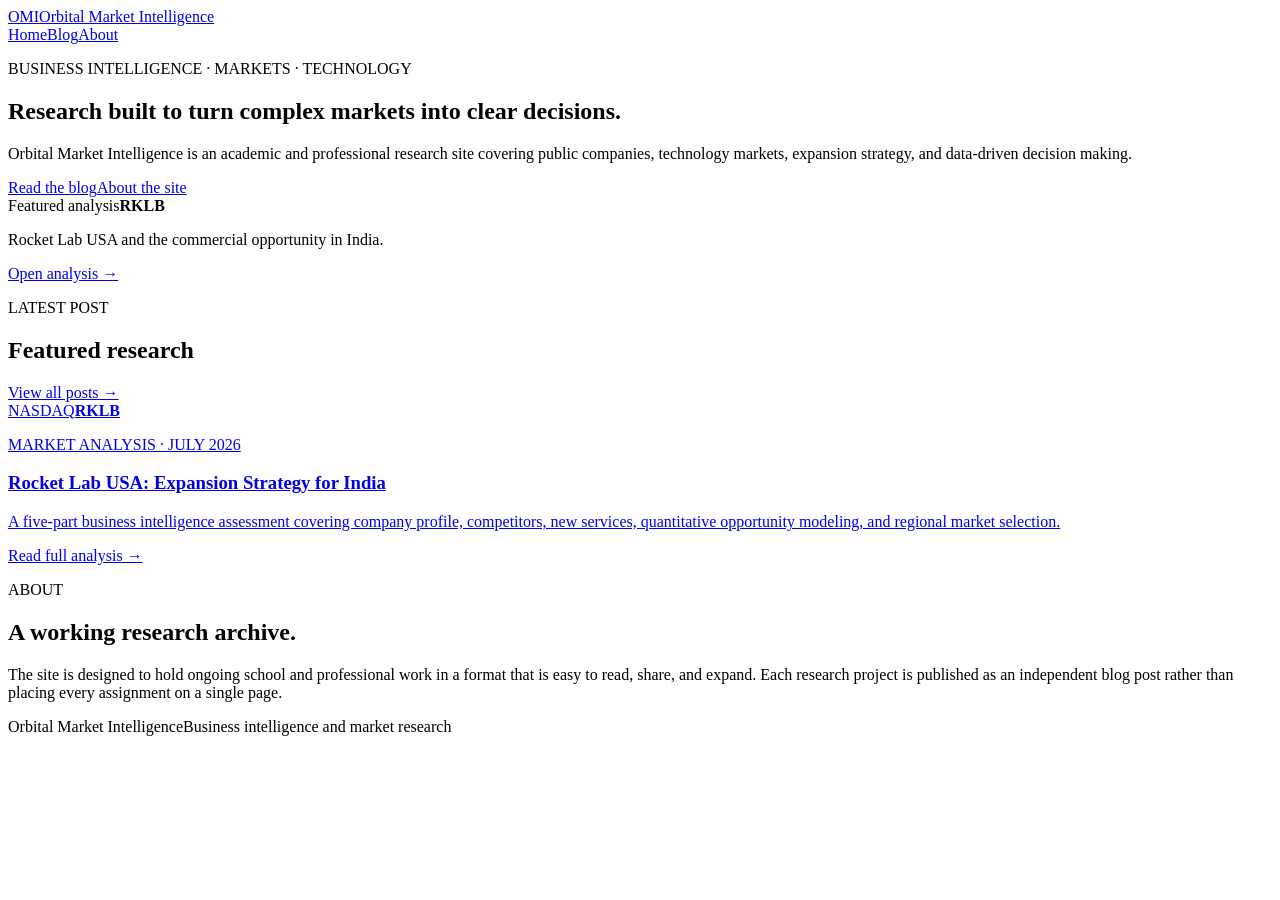
==== commit 3074be9e: "Connect homepage to blog pages" ====
--- a/rklb-market-analysis/index.html
+++ b/rklb-market-analysis/index.html
@@ -5,32 +5,13 @@
   <meta name="viewport" content="width=device-width, initial-scale=1">
   <meta name="description" content="Orbital Market Intelligence publishes business intelligence, market analysis, and technology research.">
   <title>Orbital Market Intelligence</title>
-  <link rel="stylesheet" href="styles.css">
+  <link rel="stylesheet" href="home.css">
 </head>
 <body>
-<header class="site-header">
-  <a class="brand" href="index.html"><span class="brand-mark">OMI</span><span>Orbital Market Intelligence</span></a>
-  <nav><a href="index.html">Home</a><a href="blog/index.html">Blog</a><a href="#about">About</a></nav>
-</header>
+<header class="site-header"><a class="brand" href="index.html"><span class="brand-mark">OMI</span><span>Orbital Market Intelligence</span></a><nav><a href="index.html">Home</a><a href="blog/index.html">Blog</a><a href="#about">About</a></nav></header>
 <main>
-  <section class="home-hero">
-    <div>
-      <p class="eyebrow">BUSINESS INTELLIGENCE · MARKETS · TECHNOLOGY</p>
-      <h1>Research built to turn complex markets into clear decisions.</h1>
-      <p class="lede">Orbital Market Intelligence is an academic and professional research site covering public companies, technology markets, expansion strategy, and data-driven decision making.</p>
-      <div class="hero-actions"><a class="button primary" href="blog/index.html">Read the blog</a><a class="button" href="#about">About the site</a></div>
-    </div>
-    <div class="home-stat-card"><span>Featured analysis</span><strong>RKLB</strong><p>Rocket Lab USA and the commercial opportunity in India.</p><a href="blog/rklb-india-analysis.html">Open analysis →</a></div>
-  </section>
-  <section class="featured-section">
-    <div class="section-heading"><div><p class="eyebrow">LATEST POST</p><h2>Featured research</h2></div><a href="blog/index.html">View all posts →</a></div>
-    <a class="featured-post-card" href="blog/rklb-india-analysis.html">
-      <div class="post-card-art"><span>NASDAQ</span><strong>RKLB</strong></div>
-      <div class="post-card-copy"><p class="post-number">MARKET ANALYSIS · JULY 2026</p><h3>Rocket Lab USA: Expansion Strategy for India</h3><p>A five-part business intelligence assessment covering company profile, competitors, new services, quantitative opportunity modeling, and regional market selection.</p><span class="read-link">Read full analysis →</span></div>
-    </a>
-  </section>
-  <section id="about" class="about-section"><p class="eyebrow">ABOUT</p><h2>A working research archive.</h2><p>The site is designed to hold ongoing school and professional work in a format that is easy to read, share, and expand. Each research project is published as an independent blog post rather than placing every assignment on a single page.</p></section>
-</main>
-<footer><span>Orbital Market Intelligence</span><span>Business intelligence and market research</span></footer>
-</body>
-</html>+<section class="home-hero"><div><p class="eyebrow">BUSINESS INTELLIGENCE · MARKETS · TECHNOLOGY</p><h1>Research built to turn complex markets into clear decisions.</h1><p class="lede">Orbital Market Intelligence is an academic and professional research site covering public companies, technology markets, expansion strategy, and data-driven decision making.</p><div class="hero-actions"><a class="button primary" href="blog/index.html">Read the blog</a><a class="button" href="#about">About the site</a></div></div><div class="home-stat-card"><span>Featured analysis</span><strong>RKLB</strong><p>Rocket Lab USA and the commercial opportunity in India.</p><a href="blog/rklb-india-analysis.html">Open analysis →</a></div></section>
+<section class="featured-section"><div class="section-heading"><div><p class="eyebrow">LATEST POST</p><h2>Featured research</h2></div><a href="blog/index.html">View all posts →</a></div><a class="featured-post-card" href="blog/rklb-india-analysis.html"><div class="post-card-art"><span>NASDAQ</span><strong>RKLB</strong></div><div class="post-card-copy"><p class="post-number">MARKET ANALYSIS · JULY 2026</p><h3>Rocket Lab USA: Expansion Strategy for India</h3><p>A five-part business intelligence assessment covering company profile, competitors, new services, quantitative opportunity modeling, and regional market selection.</p><span class="read-link">Read full analysis →</span></div></a></section>
+<section id="about" class="about-section"><p class="eyebrow">ABOUT</p><h2>A working research archive.</h2><p>The site is designed to hold ongoing school and professional work in a format that is easy to read, share, and expand. Each research project is published as an independent blog post rather than placing every assignment on a single page.</p></section>
+</main><footer><span>Orbital Market Intelligence</span><span>Business intelligence and market research</span></footer>
+</body></html>
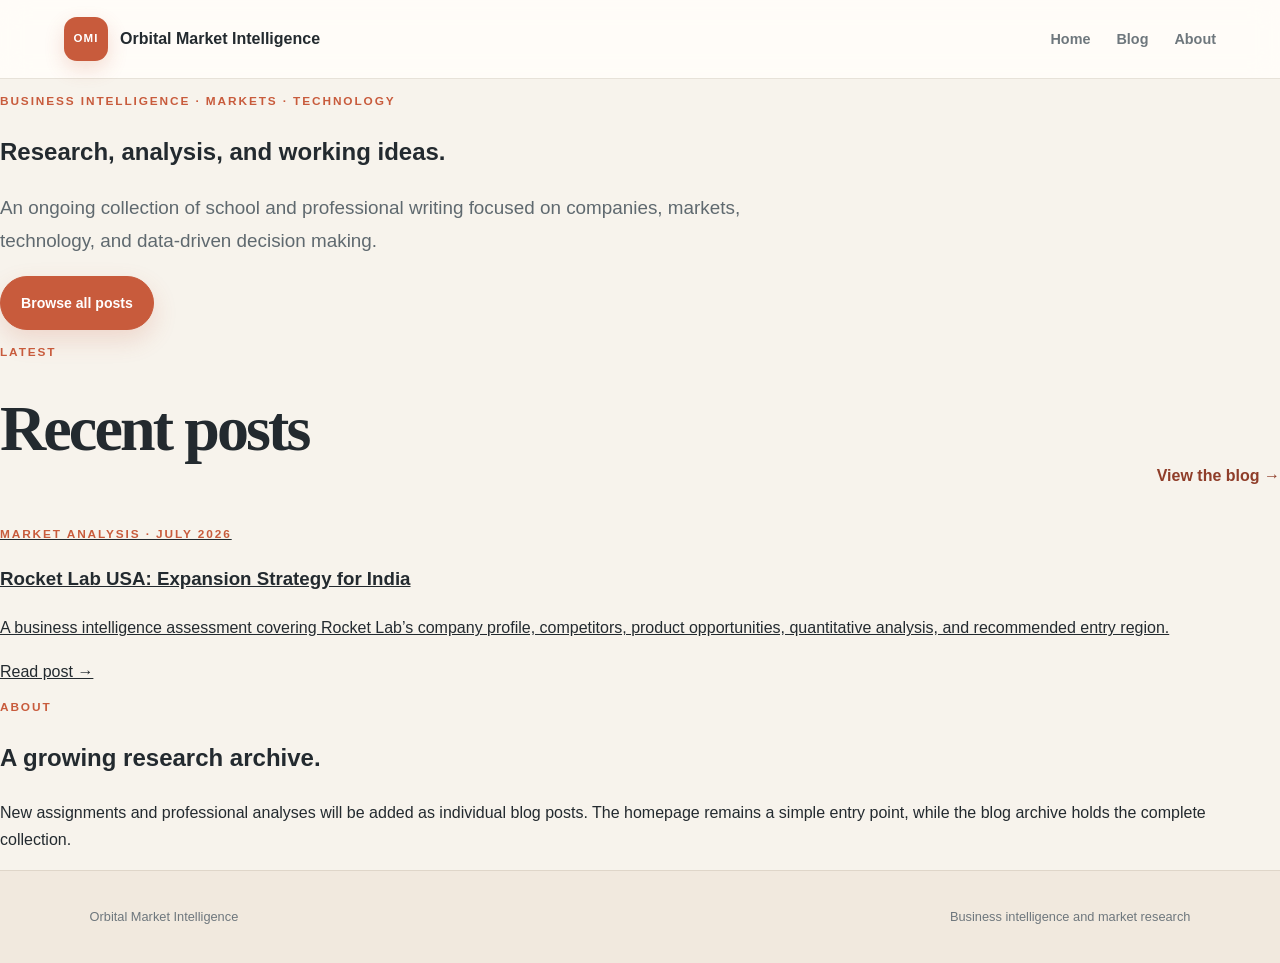
==== commit 547653ae: "Simplify publication homepage" ====
--- a/rklb-market-analysis/index.html
+++ b/rklb-market-analysis/index.html
@@ -3,15 +3,44 @@
 <head>
   <meta charset="utf-8">
   <meta name="viewport" content="width=device-width, initial-scale=1">
-  <meta name="description" content="Orbital Market Intelligence publishes business intelligence, market analysis, and technology research.">
+  <meta name="description" content="Orbital Market Intelligence is an ongoing archive of business intelligence, market research, and technology analysis.">
   <title>Orbital Market Intelligence</title>
   <link rel="stylesheet" href="home.css">
 </head>
 <body>
-<header class="site-header"><a class="brand" href="index.html"><span class="brand-mark">OMI</span><span>Orbital Market Intelligence</span></a><nav><a href="index.html">Home</a><a href="blog/index.html">Blog</a><a href="#about">About</a></nav></header>
+<header class="site-header">
+  <a class="brand" href="index.html"><span class="brand-mark">OMI</span><span>Orbital Market Intelligence</span></a>
+  <nav><a href="index.html">Home</a><a href="blog/index.html">Blog</a><a href="#about">About</a></nav>
+</header>
 <main>
-<section class="home-hero"><div><p class="eyebrow">BUSINESS INTELLIGENCE · MARKETS · TECHNOLOGY</p><h1>Research built to turn complex markets into clear decisions.</h1><p class="lede">Orbital Market Intelligence is an academic and professional research site covering public companies, technology markets, expansion strategy, and data-driven decision making.</p><div class="hero-actions"><a class="button primary" href="blog/index.html">Read the blog</a><a class="button" href="#about">About the site</a></div></div><div class="home-stat-card"><span>Featured analysis</span><strong>RKLB</strong><p>Rocket Lab USA and the commercial opportunity in India.</p><a href="blog/rklb-india-analysis.html">Open analysis →</a></div></section>
-<section class="featured-section"><div class="section-heading"><div><p class="eyebrow">LATEST POST</p><h2>Featured research</h2></div><a href="blog/index.html">View all posts →</a></div><a class="featured-post-card" href="blog/rklb-india-analysis.html"><div class="post-card-art"><span>NASDAQ</span><strong>RKLB</strong></div><div class="post-card-copy"><p class="post-number">MARKET ANALYSIS · JULY 2026</p><h3>Rocket Lab USA: Expansion Strategy for India</h3><p>A five-part business intelligence assessment covering company profile, competitors, new services, quantitative opportunity modeling, and regional market selection.</p><span class="read-link">Read full analysis →</span></div></a></section>
-<section id="about" class="about-section"><p class="eyebrow">ABOUT</p><h2>A working research archive.</h2><p>The site is designed to hold ongoing school and professional work in a format that is easy to read, share, and expand. Each research project is published as an independent blog post rather than placing every assignment on a single page.</p></section>
-</main><footer><span>Orbital Market Intelligence</span><span>Business intelligence and market research</span></footer>
-</body></html>+  <section class="simple-hero">
+    <p class="eyebrow">BUSINESS INTELLIGENCE · MARKETS · TECHNOLOGY</p>
+    <h1>Research, analysis, and working ideas.</h1>
+    <p class="lede">An ongoing collection of school and professional writing focused on companies, markets, technology, and data-driven decision making.</p>
+    <a class="button primary" href="blog/index.html">Browse all posts</a>
+  </section>
+
+  <section class="latest-section">
+    <div class="section-heading">
+      <div><p class="eyebrow">LATEST</p><h2>Recent posts</h2></div>
+      <a href="blog/index.html">View the blog →</a>
+    </div>
+    <a class="simple-post-card" href="blog/rklb-india-analysis.html">
+      <div class="simple-post-copy">
+        <p class="post-number">MARKET ANALYSIS · JULY 2026</p>
+        <h3>Rocket Lab USA: Expansion Strategy for India</h3>
+        <p>A business intelligence assessment covering Rocket Lab’s company profile, competitors, product opportunities, quantitative analysis, and recommended entry region.</p>
+      </div>
+      <span class="simple-post-arrow">Read post →</span>
+    </a>
+  </section>
+
+  <section id="about" class="simple-about">
+    <p class="eyebrow">ABOUT</p>
+    <h2>A growing research archive.</h2>
+    <p>New assignments and professional analyses will be added as individual blog posts. The homepage remains a simple entry point, while the blog archive holds the complete collection.</p>
+  </section>
+</main>
+<footer><span>Orbital Market Intelligence</span><span>Business intelligence and market research</span></footer>
+</body>
+</html>
--- a/rklb-market-analysis/home.css
+++ b/rklb-market-analysis/home.css
@@ -0,0 +1 @@
+:root{--bg:#f7f3ec;--paper:#fffdf9;--panel:#ffffff;--ink:#232a2f;--muted:#6e777d;--line:#ddd5c9;--accent:#c85b3c;--accent-dark:#8f3d29;--accent-soft:#f4d8ca;--sage:#60786b;--sun:#e3b45e;--shadow:0 18px 45px rgba(64,48,36,.09)}*{box-sizing:border-box}html{scroll-behavior:smooth}body{margin:0;background:var(--bg);color:var(--ink);font-family:Inter,Arial,sans-serif;line-height:1.72}a{color:inherit}.site-header{position:sticky;top:0;z-index:20;display:flex;justify-content:space-between;align-items:center;padding:17px 5vw;background:rgba(255,253,249,.92);backdrop-filter:blur(14px);border-bottom:1px solid rgba(160,145,126,.25)}.brand{display:flex;gap:12px;align-items:center;text-decoration:none;font-weight:750}.brand-mark{display:grid;place-items:center;width:44px;height:44px;border-radius:13px;background:var(--accent);color:#fff;font-size:.72rem;letter-spacing:.1em;box-shadow:0 8px 20px rgba(200,91,60,.2)}nav{display:flex;gap:26px}nav a{text-decoration:none;color:var(--muted);font-size:.9rem;font-weight:650}nav a:hover{color:var(--accent-dark)}.eyebrow,.post-number{color:var(--accent);letter-spacing:.16em;font-size:.74rem;font-weight:850}.home-hero{min-height:690px;padding:120px 7vw 90px;display:grid;grid-template-columns:1.2fr .6fr;gap:75px;align-items:center;background:radial-gradient(circle at 84% 24%,rgba(227,180,94,.25),transparent 24%),radial-gradient(circle at 16% 18%,rgba(96,120,107,.13),transparent 28%),linear-gradient(145deg,#fffaf3 0,#f6efe5 58%,#f4eadf 100%)}.home-hero h1{font-family:Georgia,"Times New Roman",serif;font-size:clamp(3.5rem,7vw,7.2rem);font-weight:600;line-height:.98;letter-spacing:-.055em;max-width:1040px;margin:18px 0 30px;color:#252c30}.lede{font-size:1.18rem;color:#5f696f;max-width:760px}.hero-actions{display:flex;gap:12px;margin-top:36px}.button{display:inline-block;padding:14px 20px;border:1px solid var(--line);border-radius:999px;text-decoration:none;font-weight:750;font-size:.88rem;background:rgba(255,255,255,.7);transition:.2s}.button:hover{transform:translateY(-2px);border-color:var(--accent)}.button.primary{background:var(--accent);border-color:var(--accent);color:#fff;box-shadow:0 10px 24px rgba(200,91,60,.18)}.home-stat-card{position:relative;overflow:hidden;background:rgba(255,255,255,.82);border:1px solid rgba(168,149,127,.35);border-radius:28px;padding:38px;box-shadow:var(--shadow)}.home-stat-card:before{content:"";position:absolute;width:140px;height:140px;border-radius:50%;background:var(--accent-soft);right:-55px;top:-55px}.home-stat-card>span{color:var(--sage);font-size:.75rem;text-transform:uppercase;letter-spacing:.12em;font-weight:800}.home-stat-card strong{font-size:5rem;line-height:1;display:block;margin:22px 0 8px;color:var(--accent)}.home-stat-card p{color:var(--muted)}.home-stat-card a,.read-link{color:var(--accent-dark);text-decoration:none;font-weight:800}.featured-section,.about-section,.blog-grid-section{max-width:1180px;margin:0 auto;padding:100px 34px}.section-heading{display:flex;justify-content:space-between;align-items:end;margin-bottom:35px}.section-heading h2,.about-section h2{font-family:Georgia,"Times New Roman",serif;font-size:clamp(2.5rem,5vw,4.8rem);font-weight:600;margin:5px 0;letter-spacing:-.045em}.section-heading>a{text-decoration:none;color:var(--accent-dark);font-weight:750}.featured-post-card{display:grid;grid-template-columns:.72fr 1.28fr;border:1px solid var(--line);border-radius:28px;overflow:hidden;background:var(--panel);text-decoration:none;box-shadow:var(--shadow);transition:.2s}.featured-post-card:hover,.blog-card:hover{transform:translateY(-5px);box-shadow:0 24px 55px rgba(64,48,36,.13)}.post-card-art{min-height:360px;display:flex;flex-direction:column;justify-content:flex-end;padding:34px;background:radial-gradient(circle at 65% 22%,rgba(255,255,255,.22),transparent 20%),linear-gradient(145deg,#d97a59,#a54732 55%,#773224)}.post-card-art span{font-size:.72rem;letter-spacing:.14em;color:#ffeadd}.post-card-art strong{font-size:5rem;line-height:1;color:#fff}.post-card-copy{padding:46px}.post-card-copy h3{font-family:Georgia,"Times New Roman",serif;font-size:2.3rem;line-height:1.15;margin:12px 0}.post-card-copy p:not(.post-number){color:var(--muted)}.about-section{margin-bottom:90px;border:1px solid var(--line);border-radius:28px;background:linear-gradient(135deg,#fffdf9,#f3eadf);box-shadow:var(--shadow)}.about-section p:last-child{max-width:760px;color:var(--muted);font-size:1.08rem}.blog-header{padding:115px 7vw 70px;border-bottom:1px solid var(--line);background:radial-gradient(circle at 83% 25%,rgba(227,180,94,.28),transparent 22%),linear-gradient(145deg,#fffaf4,#efe5d9)}.blog-header h1{font-family:Georgia,"Times New Roman",serif;font-size:clamp(4rem,9vw,8rem);font-weight:600;line-height:.9;margin:10px 0;letter-spacing:-.055em}.blog-header>p:last-child{max-width:720px;color:var(--muted);font-size:1.12rem}.blog-card{display:grid;grid-template-columns:300px 1fr;border:1px solid var(--line);border-radius:26px;overflow:hidden;background:var(--panel);text-decoration:none;box-shadow:var(--shadow);transition:.2s}.blog-card-visual{min-height:330px;padding:30px;display:flex;flex-direction:column;justify-content:flex-end;background:radial-gradient(circle at 65% 20%,rgba(255,255,255,.22),transparent 18%),linear-gradient(145deg,#d67a58,#a74d36 58%,#7d3829)}.blog-card-visual strong{font-size:4.8rem;line-height:1;color:#fff}.blog-card-visual small{color:#ffe7dc}.blog-card-body{padding:40px}.blog-card-body h2{font-family:Georgia,"Times New Roman",serif;font-size:2.08rem;line-height:1.15;margin:10px 0 16px}.blog-card-body>p:not(.post-number){color:var(--muted)}.card-meta{display:flex;gap:10px;margin:24px 0}.card-meta span{border:1px solid var(--line);border-radius:999px;padding:7px 11px;color:var(--muted);font-size:.72rem;background:#faf7f2}.reader-bar{display:flex;justify-content:space-between;align-items:center;padding:13px 5vw;border-bottom:1px solid var(--line);background:#fffdf9}.reader-bar a{text-decoration:none}.reader-frame{width:100%;height:calc(100vh - 69px);border:0;display:block;background:#080b10}footer{display:flex;justify-content:space-between;padding:35px 7vw;color:var(--muted);font-size:.8rem;border-top:1px solid rgba(160,145,126,.22);background:#f1e9de}@media(max-width:850px){nav{display:none}.home-hero{grid-template-columns:1fr;min-height:auto}.home-stat-card{max-width:520px}.featured-post-card,.blog-card{grid-template-columns:1fr}.post-card-art,.blog-card-visual{min-height:230px}.section-heading{align-items:start;gap:20px}}@media(max-width:520px){.home-hero{padding:90px 24px 65px}.hero-actions{flex-direction:column}.featured-section,.about-section,.blog-grid-section{padding:75px 22px}.post-card-copy,.blog-card-body{padding:25px}.section-heading{display:block}.section-heading>a{display:inline-block;margin-top:10px}.blog-header{padding:90px 24px 50px}footer{display:block}}
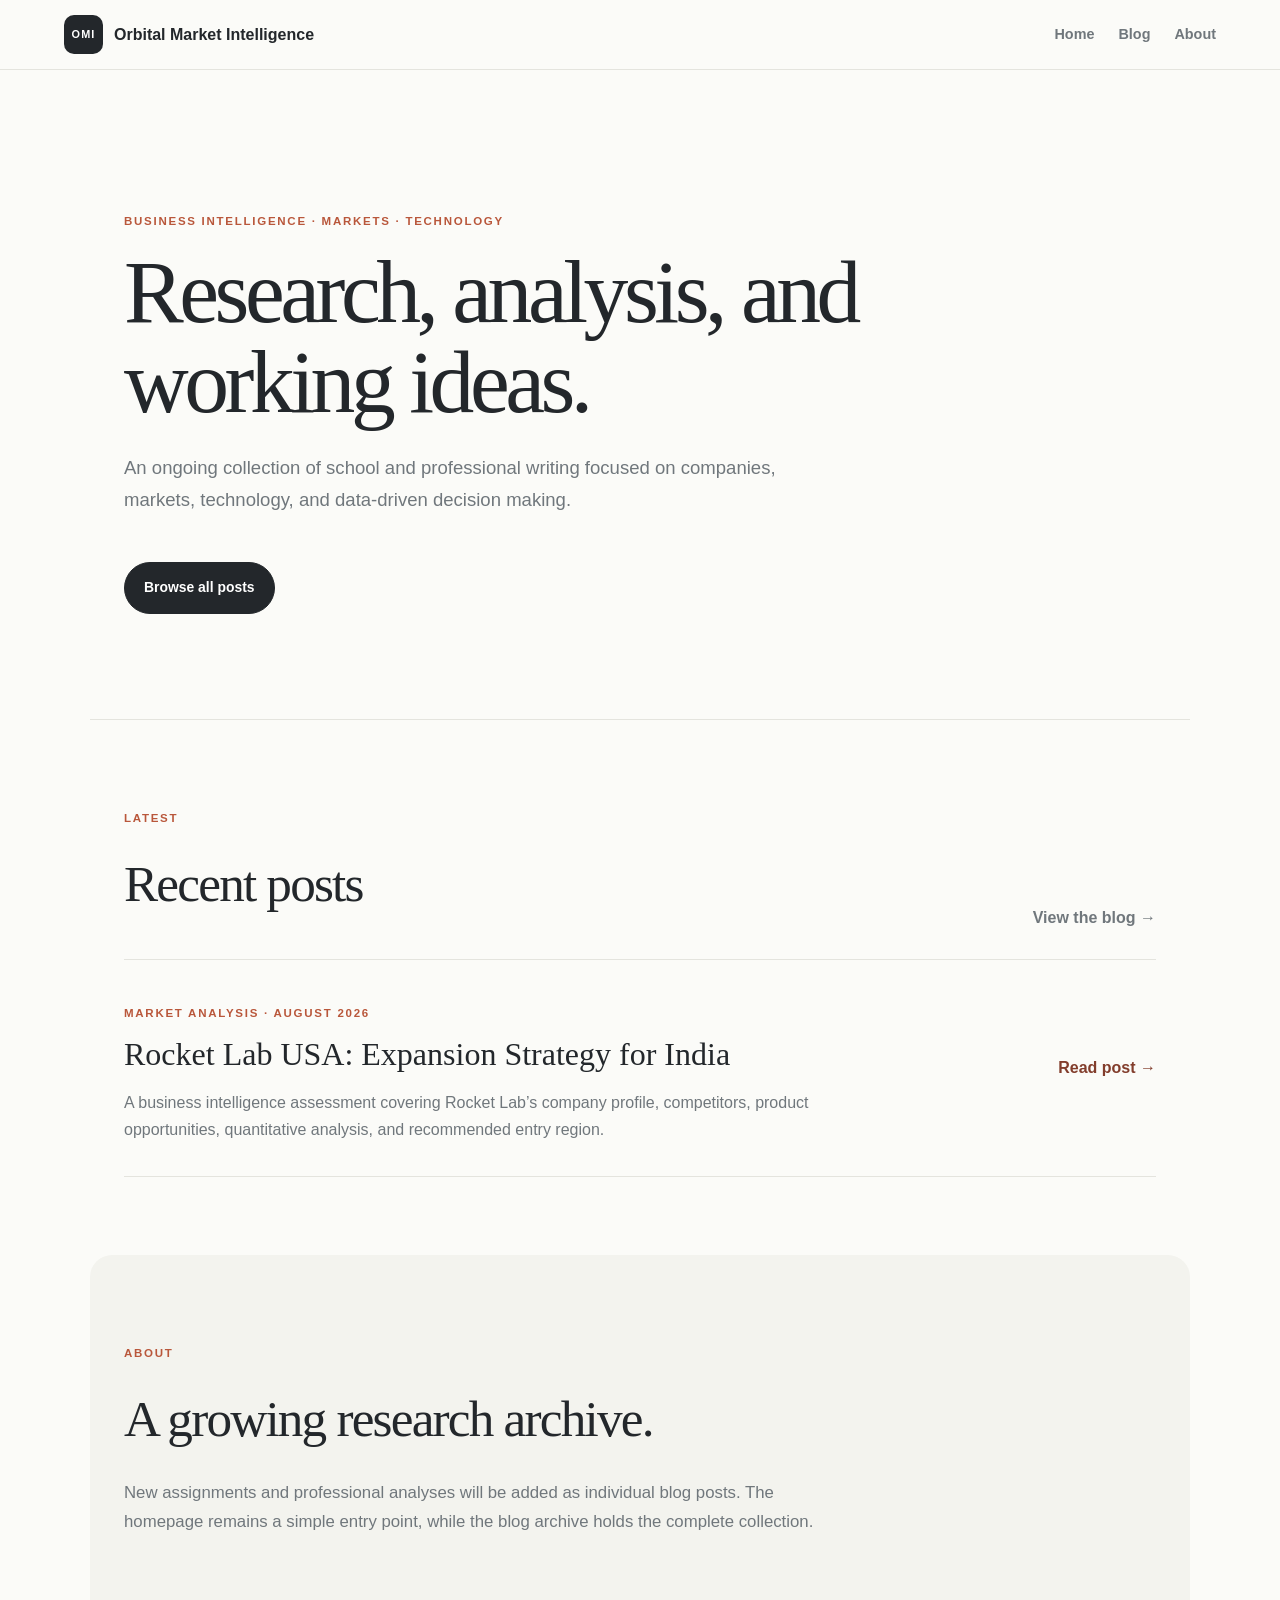
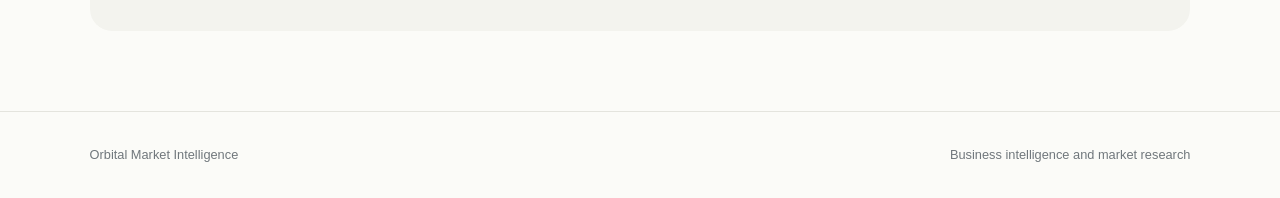
==== commit 7dddcd27: "Update blog dates to August 2026" ====
--- a/rklb-market-analysis/index.html
+++ b/rklb-market-analysis/index.html
@@ -27,7 +27,7 @@
     </div>
     <a class="simple-post-card" href="blog/rklb-india-analysis.html">
       <div class="simple-post-copy">
-        <p class="post-number">MARKET ANALYSIS · JULY 2026</p>
+        <p class="post-number">MARKET ANALYSIS · AUGUST 2026</p>
         <h3>Rocket Lab USA: Expansion Strategy for India</h3>
         <p>A business intelligence assessment covering Rocket Lab’s company profile, competitors, product opportunities, quantitative analysis, and recommended entry region.</p>
       </div>
--- a/rklb-market-analysis/home.css
+++ b/rklb-market-analysis/home.css
@@ -1 +1 @@
-:root{--bg:#f7f3ec;--paper:#fffdf9;--panel:#ffffff;--ink:#232a2f;--muted:#6e777d;--line:#ddd5c9;--accent:#c85b3c;--accent-dark:#8f3d29;--accent-soft:#f4d8ca;--sage:#60786b;--sun:#e3b45e;--shadow:0 18px 45px rgba(64,48,36,.09)}*{box-sizing:border-box}html{scroll-behavior:smooth}body{margin:0;background:var(--bg);color:var(--ink);font-family:Inter,Arial,sans-serif;line-height:1.72}a{color:inherit}.site-header{position:sticky;top:0;z-index:20;display:flex;justify-content:space-between;align-items:center;padding:17px 5vw;background:rgba(255,253,249,.92);backdrop-filter:blur(14px);border-bottom:1px solid rgba(160,145,126,.25)}.brand{display:flex;gap:12px;align-items:center;text-decoration:none;font-weight:750}.brand-mark{display:grid;place-items:center;width:44px;height:44px;border-radius:13px;background:var(--accent);color:#fff;font-size:.72rem;letter-spacing:.1em;box-shadow:0 8px 20px rgba(200,91,60,.2)}nav{display:flex;gap:26px}nav a{text-decoration:none;color:var(--muted);font-size:.9rem;font-weight:650}nav a:hover{color:var(--accent-dark)}.eyebrow,.post-number{color:var(--accent);letter-spacing:.16em;font-size:.74rem;font-weight:850}.home-hero{min-height:690px;padding:120px 7vw 90px;display:grid;grid-template-columns:1.2fr .6fr;gap:75px;align-items:center;background:radial-gradient(circle at 84% 24%,rgba(227,180,94,.25),transparent 24%),radial-gradient(circle at 16% 18%,rgba(96,120,107,.13),transparent 28%),linear-gradient(145deg,#fffaf3 0,#f6efe5 58%,#f4eadf 100%)}.home-hero h1{font-family:Georgia,"Times New Roman",serif;font-size:clamp(3.5rem,7vw,7.2rem);font-weight:600;line-height:.98;letter-spacing:-.055em;max-width:1040px;margin:18px 0 30px;color:#252c30}.lede{font-size:1.18rem;color:#5f696f;max-width:760px}.hero-actions{display:flex;gap:12px;margin-top:36px}.button{display:inline-block;padding:14px 20px;border:1px solid var(--line);border-radius:999px;text-decoration:none;font-weight:750;font-size:.88rem;background:rgba(255,255,255,.7);transition:.2s}.button:hover{transform:translateY(-2px);border-color:var(--accent)}.button.primary{background:var(--accent);border-color:var(--accent);color:#fff;box-shadow:0 10px 24px rgba(200,91,60,.18)}.home-stat-card{position:relative;overflow:hidden;background:rgba(255,255,255,.82);border:1px solid rgba(168,149,127,.35);border-radius:28px;padding:38px;box-shadow:var(--shadow)}.home-stat-card:before{content:"";position:absolute;width:140px;height:140px;border-radius:50%;background:var(--accent-soft);right:-55px;top:-55px}.home-stat-card>span{color:var(--sage);font-size:.75rem;text-transform:uppercase;letter-spacing:.12em;font-weight:800}.home-stat-card strong{font-size:5rem;line-height:1;display:block;margin:22px 0 8px;color:var(--accent)}.home-stat-card p{color:var(--muted)}.home-stat-card a,.read-link{color:var(--accent-dark);text-decoration:none;font-weight:800}.featured-section,.about-section,.blog-grid-section{max-width:1180px;margin:0 auto;padding:100px 34px}.section-heading{display:flex;justify-content:space-between;align-items:end;margin-bottom:35px}.section-heading h2,.about-section h2{font-family:Georgia,"Times New Roman",serif;font-size:clamp(2.5rem,5vw,4.8rem);font-weight:600;margin:5px 0;letter-spacing:-.045em}.section-heading>a{text-decoration:none;color:var(--accent-dark);font-weight:750}.featured-post-card{display:grid;grid-template-columns:.72fr 1.28fr;border:1px solid var(--line);border-radius:28px;overflow:hidden;background:var(--panel);text-decoration:none;box-shadow:var(--shadow);transition:.2s}.featured-post-card:hover,.blog-card:hover{transform:translateY(-5px);box-shadow:0 24px 55px rgba(64,48,36,.13)}.post-card-art{min-height:360px;display:flex;flex-direction:column;justify-content:flex-end;padding:34px;background:radial-gradient(circle at 65% 22%,rgba(255,255,255,.22),transparent 20%),linear-gradient(145deg,#d97a59,#a54732 55%,#773224)}.post-card-art span{font-size:.72rem;letter-spacing:.14em;color:#ffeadd}.post-card-art strong{font-size:5rem;line-height:1;color:#fff}.post-card-copy{padding:46px}.post-card-copy h3{font-family:Georgia,"Times New Roman",serif;font-size:2.3rem;line-height:1.15;margin:12px 0}.post-card-copy p:not(.post-number){color:var(--muted)}.about-section{margin-bottom:90px;border:1px solid var(--line);border-radius:28px;background:linear-gradient(135deg,#fffdf9,#f3eadf);box-shadow:var(--shadow)}.about-section p:last-child{max-width:760px;color:var(--muted);font-size:1.08rem}.blog-header{padding:115px 7vw 70px;border-bottom:1px solid var(--line);background:radial-gradient(circle at 83% 25%,rgba(227,180,94,.28),transparent 22%),linear-gradient(145deg,#fffaf4,#efe5d9)}.blog-header h1{font-family:Georgia,"Times New Roman",serif;font-size:clamp(4rem,9vw,8rem);font-weight:600;line-height:.9;margin:10px 0;letter-spacing:-.055em}.blog-header>p:last-child{max-width:720px;color:var(--muted);font-size:1.12rem}.blog-card{display:grid;grid-template-columns:300px 1fr;border:1px solid var(--line);border-radius:26px;overflow:hidden;background:var(--panel);text-decoration:none;box-shadow:var(--shadow);transition:.2s}.blog-card-visual{min-height:330px;padding:30px;display:flex;flex-direction:column;justify-content:flex-end;background:radial-gradient(circle at 65% 20%,rgba(255,255,255,.22),transparent 18%),linear-gradient(145deg,#d67a58,#a74d36 58%,#7d3829)}.blog-card-visual strong{font-size:4.8rem;line-height:1;color:#fff}.blog-card-visual small{color:#ffe7dc}.blog-card-body{padding:40px}.blog-card-body h2{font-family:Georgia,"Times New Roman",serif;font-size:2.08rem;line-height:1.15;margin:10px 0 16px}.blog-card-body>p:not(.post-number){color:var(--muted)}.card-meta{display:flex;gap:10px;margin:24px 0}.card-meta span{border:1px solid var(--line);border-radius:999px;padding:7px 11px;color:var(--muted);font-size:.72rem;background:#faf7f2}.reader-bar{display:flex;justify-content:space-between;align-items:center;padding:13px 5vw;border-bottom:1px solid var(--line);background:#fffdf9}.reader-bar a{text-decoration:none}.reader-frame{width:100%;height:calc(100vh - 69px);border:0;display:block;background:#080b10}footer{display:flex;justify-content:space-between;padding:35px 7vw;color:var(--muted);font-size:.8rem;border-top:1px solid rgba(160,145,126,.22);background:#f1e9de}@media(max-width:850px){nav{display:none}.home-hero{grid-template-columns:1fr;min-height:auto}.home-stat-card{max-width:520px}.featured-post-card,.blog-card{grid-template-columns:1fr}.post-card-art,.blog-card-visual{min-height:230px}.section-heading{align-items:start;gap:20px}}@media(max-width:520px){.home-hero{padding:90px 24px 65px}.hero-actions{flex-direction:column}.featured-section,.about-section,.blog-grid-section{padding:75px 22px}.post-card-copy,.blog-card-body{padding:25px}.section-heading{display:block}.section-heading>a{display:inline-block;margin-top:10px}.blog-header{padding:90px 24px 50px}footer{display:block}}+:root{--bg:#fbfbf8;--paper:#fff;--ink:#23272b;--muted:#70777c;--line:#e4e4de;--accent:#b9573b;--accent-dark:#823d2c;--soft:#f3f3ee;--shadow:0 12px 34px rgba(35,39,43,.07)}*{box-sizing:border-box}html{scroll-behavior:smooth}body{margin:0;background:var(--bg);color:var(--ink);font-family:Inter,Arial,sans-serif;line-height:1.7}a{color:inherit}.site-header{position:sticky;top:0;z-index:20;display:flex;justify-content:space-between;align-items:center;padding:15px 5vw;background:rgba(251,251,248,.94);backdrop-filter:blur(12px);border-bottom:1px solid var(--line)}.brand{display:flex;gap:11px;align-items:center;text-decoration:none;font-weight:750}.brand-mark{display:grid;place-items:center;width:39px;height:39px;border-radius:10px;background:var(--ink);color:#fff;font-size:.68rem;letter-spacing:.1em}nav{display:flex;gap:24px}nav a{text-decoration:none;color:var(--muted);font-size:.9rem;font-weight:650}nav a:hover{color:var(--ink)}.eyebrow,.post-number{color:var(--accent);letter-spacing:.15em;font-size:.72rem;font-weight:850}.simple-hero{max-width:1100px;margin:0 auto;padding:130px 34px 105px}.simple-hero h1{font-family:Georgia,"Times New Roman",serif;font-size:clamp(3.2rem,7vw,6.4rem);font-weight:500;line-height:1;letter-spacing:-.05em;max-width:850px;margin:16px 0 26px}.lede{font-size:1.16rem;color:var(--muted);max-width:700px}.button{display:inline-block;margin-top:28px;padding:13px 19px;border:1px solid var(--line);border-radius:999px;text-decoration:none;font-weight:750;font-size:.87rem}.button.primary{background:var(--ink);border-color:var(--ink);color:#fff}.latest-section,.simple-about,.blog-grid-section{max-width:1100px;margin:0 auto;padding:78px 34px}.latest-section{border-top:1px solid var(--line)}.section-heading{display:flex;justify-content:space-between;align-items:end;margin-bottom:28px}.section-heading h2,.simple-about h2{font-family:Georgia,"Times New Roman",serif;font-size:clamp(2.2rem,4vw,3.7rem);font-weight:500;margin:4px 0;letter-spacing:-.035em}.section-heading>a{color:var(--muted);text-decoration:none;font-weight:700}.simple-post-card{display:flex;justify-content:space-between;gap:40px;align-items:center;padding:32px 0;border-top:1px solid var(--line);border-bottom:1px solid var(--line);text-decoration:none}.simple-post-copy{max-width:770px}.simple-post-copy h3{font-family:Georgia,"Times New Roman",serif;font-size:2rem;font-weight:500;line-height:1.2;margin:9px 0 12px}.simple-post-copy p:not(.post-number){color:var(--muted);margin-bottom:0}.simple-post-arrow{white-space:nowrap;color:var(--accent-dark);font-weight:800}.simple-about{margin-bottom:80px;background:var(--soft);border-radius:22px}.simple-about p:last-child{max-width:720px;color:var(--muted);font-size:1.05rem}.blog-header{padding:105px 7vw 62px;border-bottom:1px solid var(--line);background:#f5f5f0}.blog-header h1{font-family:Georgia,"Times New Roman",serif;font-size:clamp(4rem,9vw,7.5rem);font-weight:500;line-height:.9;margin:10px 0;letter-spacing:-.055em}.blog-header>p:last-child{max-width:720px;color:var(--muted);font-size:1.1rem}.blog-card{display:grid;grid-template-columns:280px 1fr;border:1px solid var(--line);border-radius:22px;overflow:hidden;background:var(--paper);text-decoration:none;box-shadow:var(--shadow);transition:.2s}.blog-card:hover{transform:translateY(-4px)}.blog-card-visual{min-height:310px;padding:28px;display:flex;flex-direction:column;justify-content:flex-end;background:linear-gradient(145deg,#d47b5c,#93432e)}.blog-card-visual strong{font-size:4.6rem;line-height:1;color:#fff}.blog-card-visual small{color:#f8e7df}.blog-card-body{padding:38px}.blog-card-body h2{font-family:Georgia,"Times New Roman",serif;font-size:2rem;font-weight:500;line-height:1.18;margin:10px 0 16px}.blog-card-body>p:not(.post-number){color:var(--muted)}.card-meta{display:flex;gap:10px;margin:24px 0}.card-meta span{border:1px solid var(--line);border-radius:999px;padding:7px 11px;color:var(--muted);font-size:.72rem;background:#fafaf7}.read-link{color:var(--accent-dark);text-decoration:none;font-weight:800}.reader-bar{display:flex;justify-content:space-between;align-items:center;padding:13px 5vw;border-bottom:1px solid var(--line);background:#fff}.reader-bar a{text-decoration:none}.reader-frame{width:100%;height:calc(100vh - 69px);border:0;display:block;background:#080b10}footer{display:flex;justify-content:space-between;padding:32px 7vw;color:var(--muted);font-size:.8rem;border-top:1px solid var(--line)}@media(max-width:850px){nav{display:none}.simple-post-card{align-items:flex-start}.blog-card{grid-template-columns:1fr}.blog-card-visual{min-height:220px}.section-heading{align-items:start;gap:20px}}@media(max-width:520px){.simple-hero{padding:95px 22px 75px}.latest-section,.simple-about,.blog-grid-section{padding:65px 22px}.simple-post-card{display:block}.simple-post-arrow{display:inline-block;margin-top:20px}.section-heading{display:block}.section-heading>a{display:inline-block;margin-top:8px}.blog-header{padding:85px 22px 45px}.blog-card-body{padding:24px}footer{display:block}}
